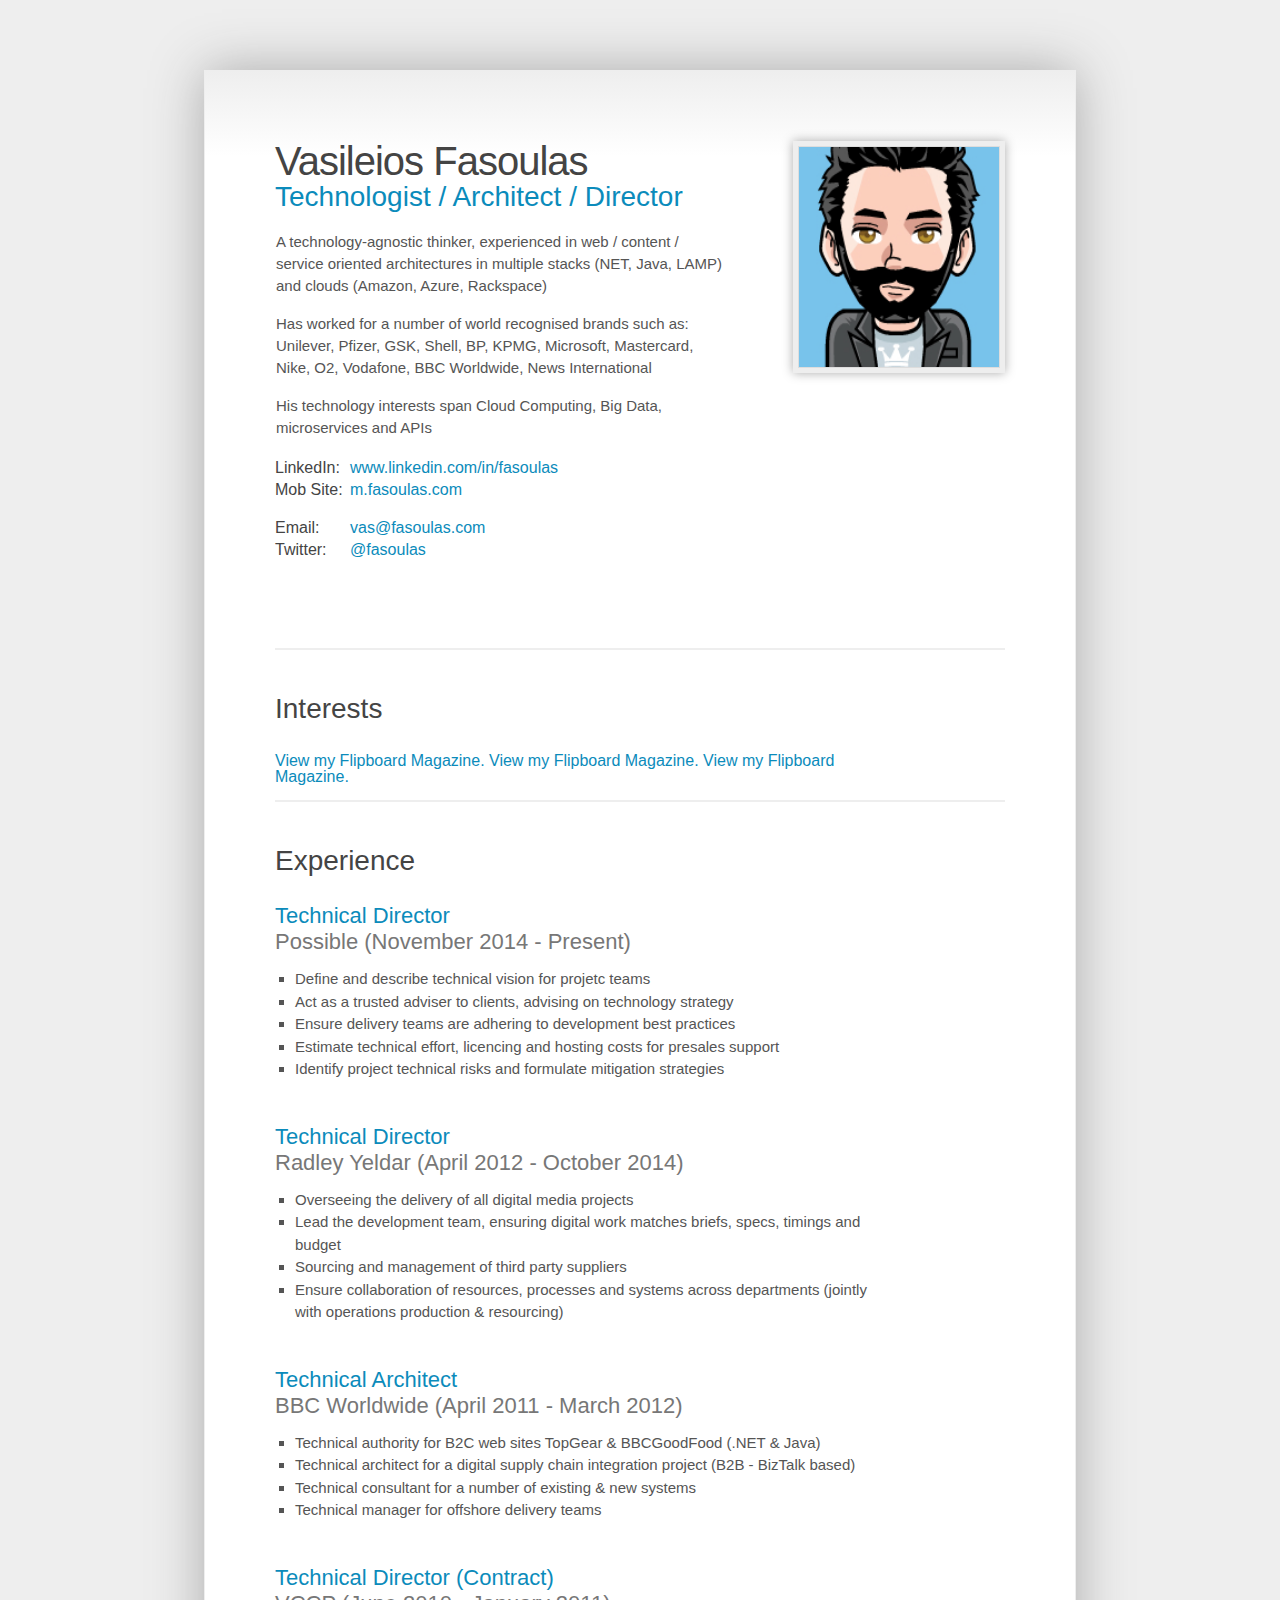
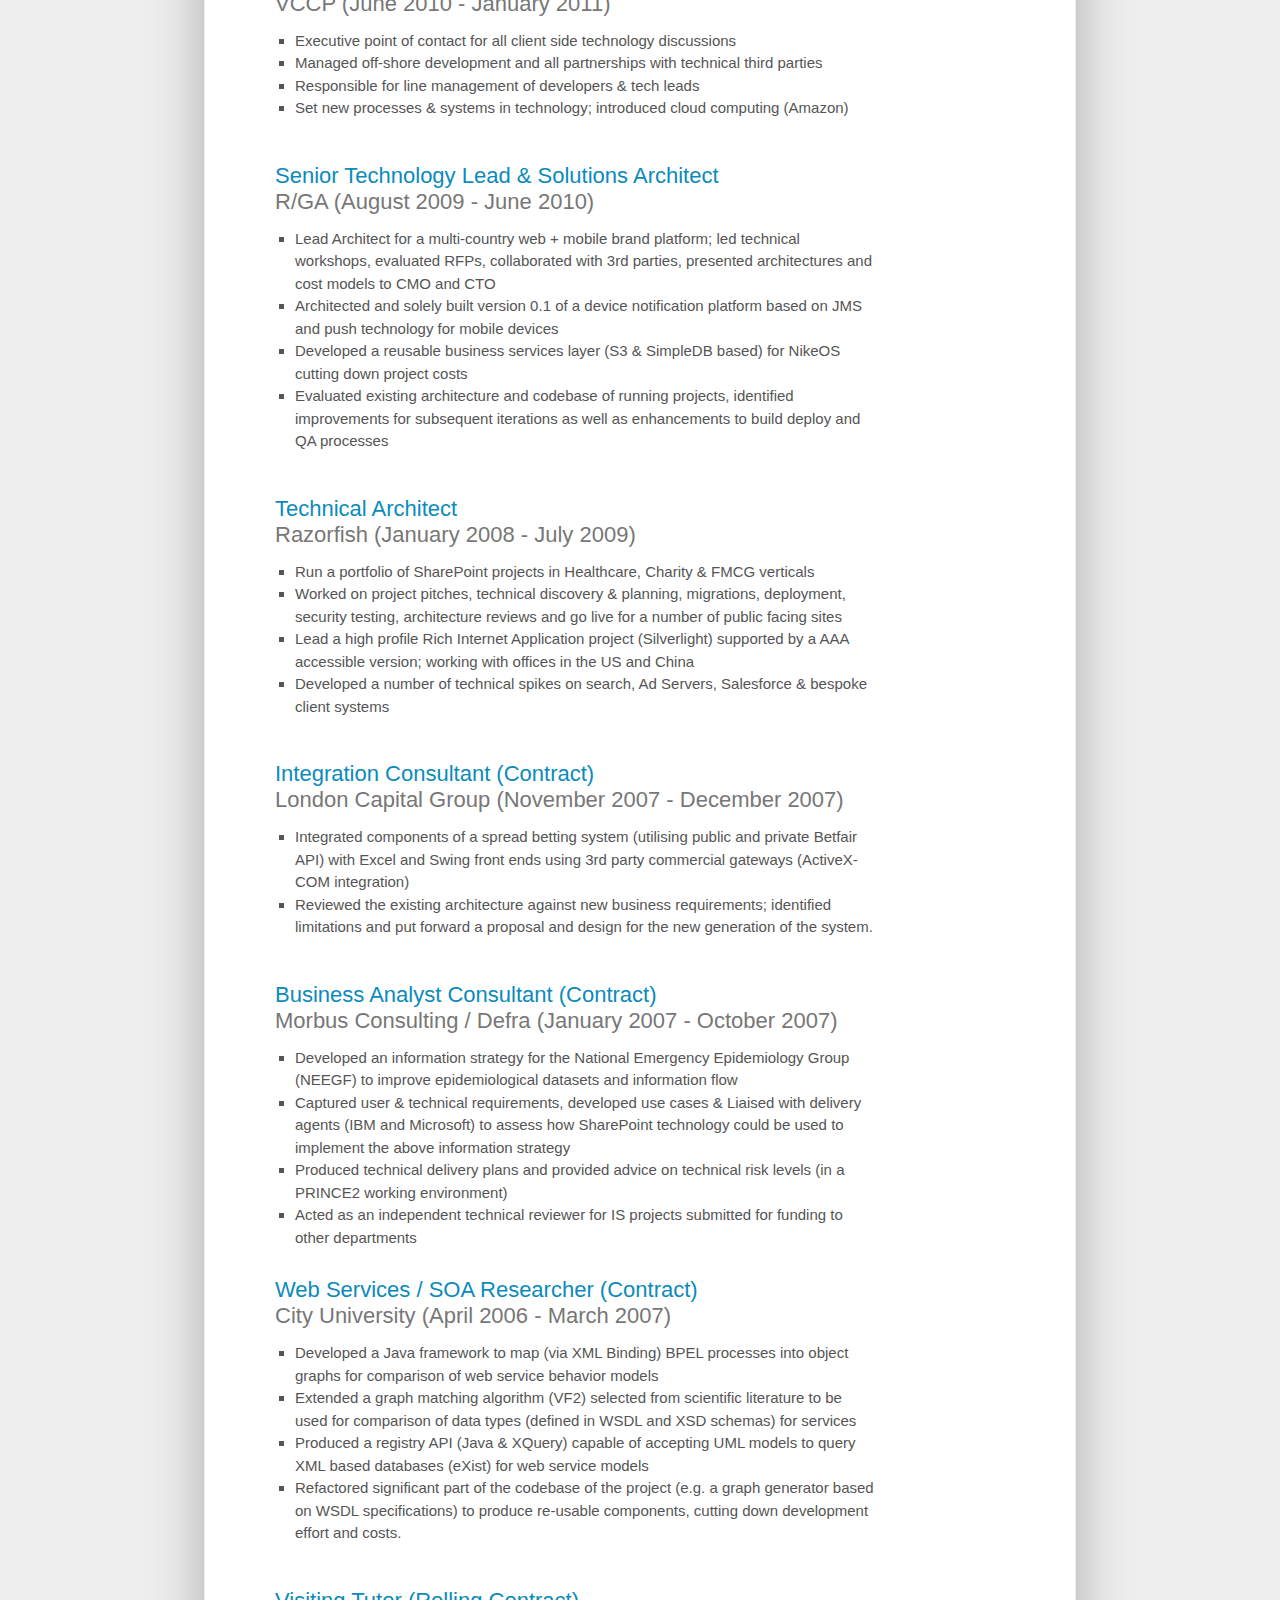
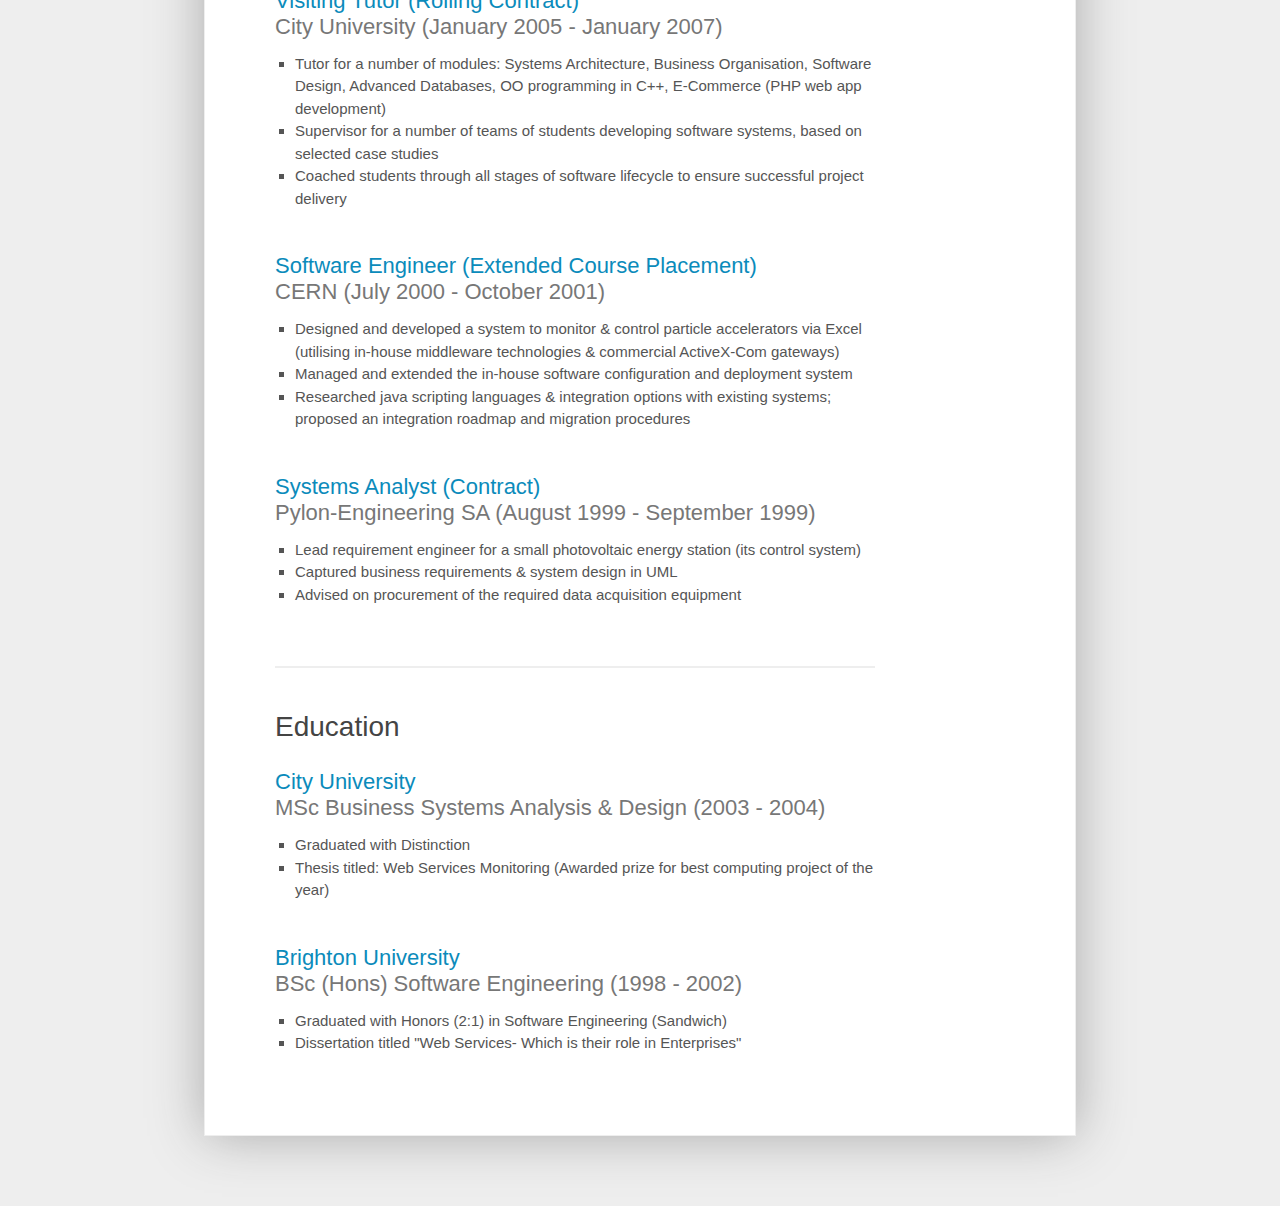
==== home.html @ 24078d0a "Changed order of interests" ====
<!DOCTYPE html>
<html lang="en">		
	<head>		
		<link rel="shortcut icon" href="http://fasoulas.com/vas.ico" />
		<meta charset="utf-8">
		<title>Vasileios Fasoulas- CV/Resume</title>
		
		<link rel="stylesheet" href="cv/style.css" />
		
		<!--[if IE 6]>
            <script src="cv/js/ie6-transparency.js"></script>
            <script>
                DD_belatedPNG.fix('#wrap .line, #header #header-photo');
            </script>
            <link rel="stylesheet" href="cv/styles/ie6.css" />
        <![endif]--> 
        <!--[if IE 7]>
            <link rel="stylesheet" href="cv/styles/ie7.css" />
        <![endif]--> 
        <!--[if IE 8]>
            <link rel="stylesheet" href="cv/styles/ie8.css" />
        <![endif]--> 	
        <!--[if IE 9]>
            <link rel="stylesheet" href="cv/styles/ie9.css" />
        <![endif]--> 	

<script type="text/javascript">

  var _gaq = _gaq || [];
  _gaq.push(['_setAccount', 'UA-431414-4']);
  _gaq.push(['_trackPageview']);

  (function() {
    var ga = document.createElement('script'); ga.type = 'text/javascript'; ga.async = true;
    ga.src = ('https:' == document.location.protocol ? 'https://ssl' : 'http://www') + '.google-analytics.com/ga.js';
    var s = document.getElementsByTagName('script')[0]; s.parentNode.insertBefore(ga, s);
  })();
</script>


<script type="text/javascript">
  function recordOutboundLink(link, category, action) {
    _gat._getTrackerByName()._trackEvent(category, action);
    setTimeout('document.location = "' + link.href + '"', 100);
  }
</script>

		
	</head>
	
	<body>	
		<div id="wrap">
		
			<div id="header">
		
				<div id="header-content">					
					
					<h1>Vasileios Fasoulas</h1>
					<h2>Technologist / Architect / Director</h2>
					<p>A technology-agnostic thinker, experienced in  web / content / service  oriented architectures in multiple stacks  (NET, Java, LAMP) and clouds (Amazon, Azure, Rackspace)</p> 
					<br/>
					<p>Has worked for a number of world recognised brands such as: Unilever, Pfizer, GSK, Shell, BP, KPMG, Microsoft, Mastercard, Nike, O2, Vodafone, BBC Worldwide, News International</p>	
				<br/>
					<p>His technology interests span Cloud Computing, Big Data, microservices and APIs
					</p>
	
					<!--
					<p>Specialises in “the next big thing”; this currently being cloud computing & mobile technologies.
					</p>
					<br/>
					-->
					<!--
					<p> "Good ideas & peopleware will take you further than raw manpower & technology" - VF </p>
					-->
					
					<div id="contact-details">						
						<p class="contact"><span>LinkedIn: </span><a href="http://www.linkedin.com/in/fasoulas" onClick="recordOutboundLink(this, 'Outbound Links', 'linkedin.com');return false;">www.linkedin.com/in/fasoulas</a></p>
						<p class="contact"><span>Mob Site:</span><a href="http://m.fasoulas.com">m.fasoulas.com</a></p>
						<br>
						<p class="contact"><span>Email: </span>
						<script type="text/javascript" src="cv/js/email.js">
						</script>
						</p>
						<p class="contact"><span>Twitter: </span><a href="http://www.twitter.com/fasoulas" onClick="recordOutboundLink(this, 'Outbound Links', 'twitter.com');return false;">@fasoulas</a></p>
						</br>
						<!--
						<p class="contact"><span>Pinterest:</span><a href="http://www.pinterest.com/fasoulas/">pinterest.com/fasoulas</a></p>
						<p class="contact"><span>Pearltrees:</span><a href="http://www.pearltrees.com/fasoulas">pearltrees.com/fasoulas</a></p>
												<!-- <p class="contact"><span>CV:  </span><a href="pdf.php">PDF (auto generated from site)</a></p> -->
						</br>

					</div>	
									
				</div><!--end header-content-->
				
				<div id="header-photo">				
					<img src="cv/images/vas.png" width="180" height="180" alt="Vasileios Fasoulas Mugshot"/>
					</div><!--end header-photo-->			
			</div><!--end header-->
			
			<div class="line"></div>	

			<div id="content">
				<div id="interests" class="cv-section">
				<h3>Interests</h3>
					<a data-flip-widget="mag" href="https://flipboard.com/section/cloud-bSdpD7">View my Flipboard Magazine.</a><script src="https://d2jsycj2ly2vqh.cloudfront.net/web/buttons/js/flbuttons.min.js" type="text/javascript"></script>

					<a data-flip-widget="mag" href="https://flipboard.com/section/big-data-__YXV0aC9mbGlwYm9hcmQvY3VyYXRvciUyRm1hZ2F6aW5lJTJGc1VteFIzUmRURWF5ZEtSTWxwc2QxQSUzQW0lM0E4Mzc5NzM2">View my Flipboard Magazine.</a><script src="https://d2jsycj2ly2vqh.cloudfront.net/web/buttons/js/flbuttons.min.js" type="text/javascript"></script>

					<a data-flip-widget="mag" href="https://flipboard.com/section/analytics-bs7293">View my Flipboard Magazine.</a><script src="https://d2jsycj2ly2vqh.cloudfront.net/web/buttons/js/flbuttons.min.js" type="text/javascript"></script>

					<!--	
					<a data-flip-widget="mag" href="https://flipboard.com/section/raspberry-boiCUe">View my Flipboard Magazine.</a><script src="https://d2jsycj2ly2vqh.cloudfront.net/web/buttons/js/flbuttons.min.js" type="text/javascript"></script>
					-->

				</br>
			</div>
				<div class="line"></div>
				<div id="experience" class="cv-section">

						

					<h3>Experience</h3>
					<p>
					</p>
					<div class="cv-section-item">
						<h4 class="title">Technical Director</h4>
						<h4 class="meta">Possible (November 2014 - Present)</h4>
						<ul class="square">
						<li>Define and describe technical vision for projetc teams</li>
						<li>Act as a trusted adviser to clients, advising on technology strategy</li>
						<li>Ensure delivery teams are adhering to development best practices</li>
						<li>Estimate technical effort, licencing and hosting costs for presales support</li>
						<li>Identify project technical risks and formulate mitigation strategies</li>
						</ul>
						</div>	
					<div class="cv-section-item">
                                                <h4 class="title">Technical Director</h4>
                                                <h4 class="meta">Radley Yeldar  (April 2012 - October 2014)</h4>
                                                <ul class="square">
                                                <li>Overseeing the delivery of all digital media projects</li>
                                                <li>Lead the development team, ensuring digital work matches briefs, specs, timings and budget</li>
                                                <li>Sourcing and management of third party suppliers</li>
                                                <li>Ensure collaboration of resources, processes and systems across departments (jointly with operations production & resourcing)</li>
                                                </ul>
                                                </div>


					<div class="cv-section-item">
						<h4 class="title">Technical Architect</h4>
						<h4 class="meta">BBC Worldwide (April 2011 - March 2012)</h4>
						<ul class="square">
						<li>Technical authority for B2C web sites TopGear & BBCGoodFood (.NET & Java)</li>
						<li>Technical architect for a digital supply chain integration project (B2B - BizTalk based)</li>
						<li>Technical consultant for a number of existing & new systems</li>
						<li>Technical manager for offshore delivery teams</li>
						</ul>
						</div>
					
					<div class="cv-section-item">
						<h4 class="title">Technical Director (Contract)</h4>
						<h4 class="meta">VCCP (June 2010 - January 2011) </h4>
						<ul class="square">
						<li>Executive point of contact for all client side technology discussions</li>
						<li>Managed off-shore development and all partnerships with technical third parties</li>
						<li>Responsible for line management of developers & tech leads</li>
						<li>Set new processes & systems in technology; introduced cloud computing (Amazon)</li>
						</ul>
					</div>
					
					<div class="cv-section-item">
						<h4 class="title">Senior Technology Lead & Solutions Architect</h4>
						<h4 class="meta">R/GA (August 2009 - June 2010)</h4>
						<ul class="square">
						<li>Lead Architect for a multi-country web + mobile brand platform; led technical workshops, evaluated RFPs, collaborated with 3rd parties, presented architectures and cost models to CMO and CTO</li>
						<li>Architected and solely built version 0.1 of a device notification platform based on JMS and push technology for mobile devices</li>
						<li>Developed a reusable business services layer (S3 & SimpleDB based) for NikeOS cutting down project costs</li>
						<li>Evaluated existing architecture and codebase of running projects, identified improvements for subsequent iterations as well as enhancements to build deploy and QA processes</li>
						</ul>
					</div>
					
					<div class="cv-section-item">
						<h4 class="title">Technical Architect</h4>
						<h4 class="meta">Razorfish (January 2008 - July 2009)</h4>
					<ul class="square">
						<li>Run a portfolio of SharePoint projects in Healthcare, Charity & FMCG verticals</li>
						<li> Worked on project pitches, technical discovery & planning, migrations, deployment, security testing, architecture reviews and go live for a number of public facing sites</li>
						<li>Lead a high profile Rich Internet Application project (Silverlight) supported by a AAA accessible version; working with offices in the US and China</li>
						<li>Developed a number of technical spikes on search, Ad Servers, Salesforce & bespoke client systems</li>
						</ul>
					</div>
					
					<div class="cv-section-item">
						<h4 class="title">Integration Consultant (Contract)</h4>
						<h4 class="meta">London Capital Group (November 2007 - December 2007)</h4>
						<ul class="square">
						<li>Integrated components of a spread betting system (utilising public and private Betfair API) with Excel and Swing front ends using 3rd party commercial gateways (ActiveX-COM integration)</li>
						<li>Reviewed the existing architecture against new business requirements; identified limitations and put forward a proposal and design for the new generation of the system.</li>
						</ul>
					</div>
					
					<div class="cv-section-item">
						<h4 class="title">Business Analyst Consultant (Contract)</h4>
						<h4 class="meta">Morbus Consulting / Defra (January 2007 - October 2007)</h4>
						<ul class="square">
						<li>Developed an information strategy for the National Emergency Epidemiology Group (NEEGF) to improve epidemiological datasets and information flow</li>
						<li>Captured user & technical requirements, developed use cases & Liaised with delivery agents (IBM and Microsoft) to assess how SharePoint technology could be used to implement the above information strategy</li> 
						<li>Produced technical delivery plans and provided advice on technical risk levels (in a PRINCE2 working environment)</li>
						<li>Acted as an independent technical reviewer for IS projects submitted for funding to other departments</li>
						</ul>
					
					<div class="cv-section-item">
						<h4 class="title">Web Services / SOA Researcher (Contract)</h4>
						<h4 class="meta">City University (April 2006 - March 2007)</h4>
						<ul class="square">
						<li>Developed a Java framework to map (via XML Binding) BPEL processes into object graphs for comparison of web service behavior models</li>
						<li>Extended a graph matching algorithm (VF2) selected from scientific literature to be used for comparison of data types (defined in WSDL and XSD schemas) for services</li>
						<li>Produced a registry API (Java & XQuery) capable of accepting UML models to query XML based databases (eXist) for web service models</li>
						<li>Refactored significant part of the codebase of the project (e.g. a graph generator based on WSDL specifications) to produce re-usable components, cutting down development effort and costs.</li>
						</ul>
					</div>
		
					
					<div class="cv-section-item">
						<h4 class="title">Visiting Tutor (Rolling Contract)</h4>
						<h4 class="meta">City University (January 2005 - January 2007)</h4>
						<ul class="square">
						<li>Tutor for a number of modules:  Systems Architecture, Business Organisation, Software Design, Advanced Databases, OO programming in C++, E-Commerce (PHP web app development)</li>
						<li>Supervisor for a number of teams of students developing software systems, based on selected case studies</li>
						<li>Coached students through all stages of software lifecycle to ensure successful project delivery</li>
						</ul>
					</div>
					
					<div class="cv-section-item">
						<h4 class="title">Software Engineer (Extended Course Placement)</h4>
						<h4 class="meta">CERN (July 2000 - October 2001)</h4>
						<ul class="square">
						<li>Designed and developed a system to monitor & control particle accelerators via Excel (utilising in-house middleware technologies & commercial ActiveX-Com gateways)</li>
						<li>Managed and extended the in-house software configuration and deployment system</li>
						<li>Researched java scripting languages & integration options with existing systems; proposed an integration roadmap and migration procedures</li>
						</ul>
						</div>
					
					<div class="cv-section-item">
						<h4 class="title">Systems Analyst (Contract)</h4>
						<h4 class="meta">Pylon-Engineering SA (August 1999 - September 1999)</h4>
						<ul class="square">
						<li>Lead requirement engineer for a small photovoltaic energy station (its control system)</li>
						<li>Captured business requirements & system design in UML</li>
						<li>Advised on procurement of the required data acquisition equipment</li>
						</ul>
					</div>
							
				</div>
				<div class="line"></div>
				<!--
				<div id="expertise" class="cv-section">
					<h3>Expertise</h3>
					<div class="cv-section-item">
						<h4 class="title">Architecture</h4>
						<h4 class="meta">Experience Level: Advanced [5 Years]</h4>
						<p>Lorem ipsum dolor sit amet, consectetur adipisicing elit, sed do eiusmod tempor incididunt ut labore et dolore magna aliqua. Ut enim ad minim veniam, quis nostrud exercitation ullamco laboris nisi ut aliquip ex ea commodo consequat.</p>
					</div>
					
					<div class="cv-section-item">
						<h4 class="title">Web</h4>
						<h4 class="meta">Experience Level: Advanced [5 Years]</h4>
						<p>Lorem ipsum dolor sit amet, consectetur adipisicing elit, sed do eiusmod tempor incididunt ut labore et dolore magna aliqua. Ut enim ad minim veniam, quis nostrud exercitation ullamco laboris nisi ut aliquip ex ea commodo consequat.</p>
					</div>
					
					<div class="cv-section-item">
						<h4 class="title">Cloud Computing</h4>
						<h4 class="meta">Experience Level: Advanced [5 Years]</h4>
						<p>Lorem ipsum dolor sit amet, consectetur adipisicing elit, sed do eiusmod tempor incididunt ut labore et dolore magna aliqua. Ut enim ad minim veniam, quis nostrud exercitation ullamco laboris nisi ut aliquip ex ea commodo consequat.</p>
					</div>
					
					<div class="cv-section-item">
						<h4 class="title">Mobile</h4>
						<h4 class="meta">Experience Level: Advanced [5 Years]</h4>
						<p>Lorem ipsum dolor sit amet, consectetur adipisicing elit, sed do eiusmod tempor incididunt ut labore et dolore magna aliqua. Ut enim ad minim veniam, quis nostrud exercitation ullamco laboris nisi ut aliquip ex ea commodo consequat.</p>
					</div>	
									
				</div>
				-->
				
				<div id="education" class="cv-section">
				
					<h3>Education</h3>
					
					<div class="cv-section-item">
						<h4 class="title">City University</h4>
						<h4 class="meta">MSc Business Systems Analysis & Design (2003 - 2004)</h4>
						<ul class="square">
						<li>Graduated with Distinction</li>
						<li>Thesis titled: Web Services Monitoring (Awarded prize for best computing project of the year)</li>
						</ul>
						</div>
					
					<div class="cv-section-item">
						<h4 class="title">Brighton University</h4>
						<h4 class="meta">BSc (Hons) Software Engineering (1998 - 2002)</h4>
						<ul class="square">
						<li>Graduated with Honors (2:1) in Software Engineering (Sandwich)</li>
						<li>Dissertation titled "Web Services- Which is their role in Enterprises"</li>
						</ul>
					</div>
				</div>
				<!-- <div class="line"></div>-->
				<!--
				<div id="awards" class="cv-section">
					<h3>Awards</h3>
					<div class="cv-section-item">
						<h4 class="title">Best Computing Project of the Year</h4>
						<h4 class="meta">Awarded: October 2004</h4>
						<p>Lorem ipsum dolor sit amet, consectetur adipisicing elit, sed do eiusmod tempor incididunt ut labore et dolore magna aliqua. Ut enim ad minim veniam, quis nostrud exercitation ullamco laboris nisi ut aliquip ex ea commodo consequat.</p>
					</div>
				</div>
				<div class="line"></div>
				<div id="papers" class="cv-section">
					<h3>Papers</h3>
					<div class="cv-section-item">
						<h4 class="title">Adobe Certified Instructor</h4>
						<h4 class="meta">Awarded: August 2008</h4>
						<p>Lorem ipsum dolor sit amet, consectetur adipisicing elit, sed do eiusmod tempor incididunt ut labore et dolore magna aliqua. Ut enim ad minim veniam, quis nostrud exercitation ullamco laboris nisi ut aliquip ex ea commodo consequat.</p>
					</div>
				</div>
				-->
			</div>
		</div>
		<div id="spacing"></div><!--hack for ie6 and ie7-->	
	</div>
	</body>	
</html>
---- cv/style.css ----
/*
Template Name: Azuka HTML Template
Description: A CV/Resume HTML Template
Author: Chris Creed
URL: http://www.chris-creed.com
*/

/* Colors: Blue - #0b8bbb // Orange - #e86e14 */

@import "styles/reset.css";

/* -------------------- */
/* -- General Styles -- */
/* -------------------- */
#wrap { width: 730px; margin: 70px auto; font-family: "Myriad Pro", "Gill Sans", "Gill Sans MT", Calibri, sans-serif; color: #555; border: 1px #eee solid; padding: 70px 70px 20px 70px; -webkit-box-shadow: 0px 0 50px #aaa; -moz-box-shadow: 0px 0 30px #aaa; box-shadow: 0px 0 50px #aaa; background: #fff; background: -moz-linear-gradient(top, #EEEEEE 0%, #FFFFFF 2%); background: -webkit-gradient(linear, left top, left bottom, color-stop(0%,#EEEEEE), color-stop(2%,#FFFFFF)); }
body { font-family: times, serif; background-color: #eee; }
h1 { font-size: 40px; margin: 0 0 30px 0; letter-spacing: -1px; }
h2 { font-size: 34px; margin: 0 0 20px 0; }
h3 { font-size: 24px; margin: 30px 0 20px 0; }
h4 { font-size: 20px; margin: 30px 0 15px 0;}
h5 { font-size: 18px; margin: 30px 0 5px 0;}
p { font-size: 18px; line-height: 22px; margin: 0 0 15px 0; }
a { text-decoration: none; color: #0b8bbb; }
a:hover { color: #eee; }
.line { clear: both; border-bottom: 2px #eee solid; }

/* ------------ */
/* -- Header -- */
/* ------------ */
#header { float: left; width: 730px; margin: 0 0 55px 0; }
#header #header-content { float: left; width: 450px; }
#header #header-content h1 { margin: 0 0 2px 0; color: #444; }
#header #header-content h2 { color: #0b8bbb; font-size: 28px; }
#header #header-content p { font-size: 15px; margin: 0 0 0 1px; }
#header #contact-details { float: left; margin: 18px 0 0 0; }
#header #header-content .contact { font-size: 16px; color: #888; margin: 0; }
#header #header-content .contact span { color: #444; width: 75px; float: left; } 
#header #header-photo { float: right;  background-color: #eee;  padding: 5px 5px 2px 5px; -webkit-box-shadow: 0px 0 10px #aaa; -moz-box-shadow: 0px 0 10px #aaa; box-shadow: 0px 0 10px #aaa; }
#header #header-photo img { width: 200px; height: 220px; border: 1px #ddd solid; }

/* ------------- */
/* -- Content -- */
/* ------------- */
#content .cv-section { width: 600px; margin: 0 0 15px 0; }
#content .cv-section h3 { font-size: 28px; color: #444; margin: 45px 0 30px 0;  }
#content .cv-section h4.title { font-size: 22px; color: #0b8bbb; margin: 0 0 -26px 0; }
#content .cv-section h4.meta { font-size: 22px; color: #777; }
#content .cv-section p { font-size: 14px; color: #555; letter-spacing: 0; }
#content .cv-section-item { padding: 0 0 15px 0; }
#content .cv-section ul.square { line-height:150%;list-style-type:square;margin-left: 0; padding-left: 20px;font-size: 15px; color: #555; letter-spacing: 0;margin: 0 0 30px 0 }
---- cv/styles/ie6.css ----
body { padding-top: 70px; }
#wrap, #header-photo { border: 1px #ddd solid; }
#header { margin-bottom: -15px; }
---- cv/styles/ie7.css ----
#wrap, #header-photo { border: 1px #ddd solid; }
#header { margin-bottom: -15px; }
---- cv/styles/ie8.css ----
#wrap { box-shadow: 0 0 45px #bbb; }
#wrap, #header-photo { border: 1px #ddd solid; }
#header-photo img { margin-bottom: 1px; }
---- cv/styles/ie9.css ----
#wrap { box-shadow: 0 0 45px #bbb; }
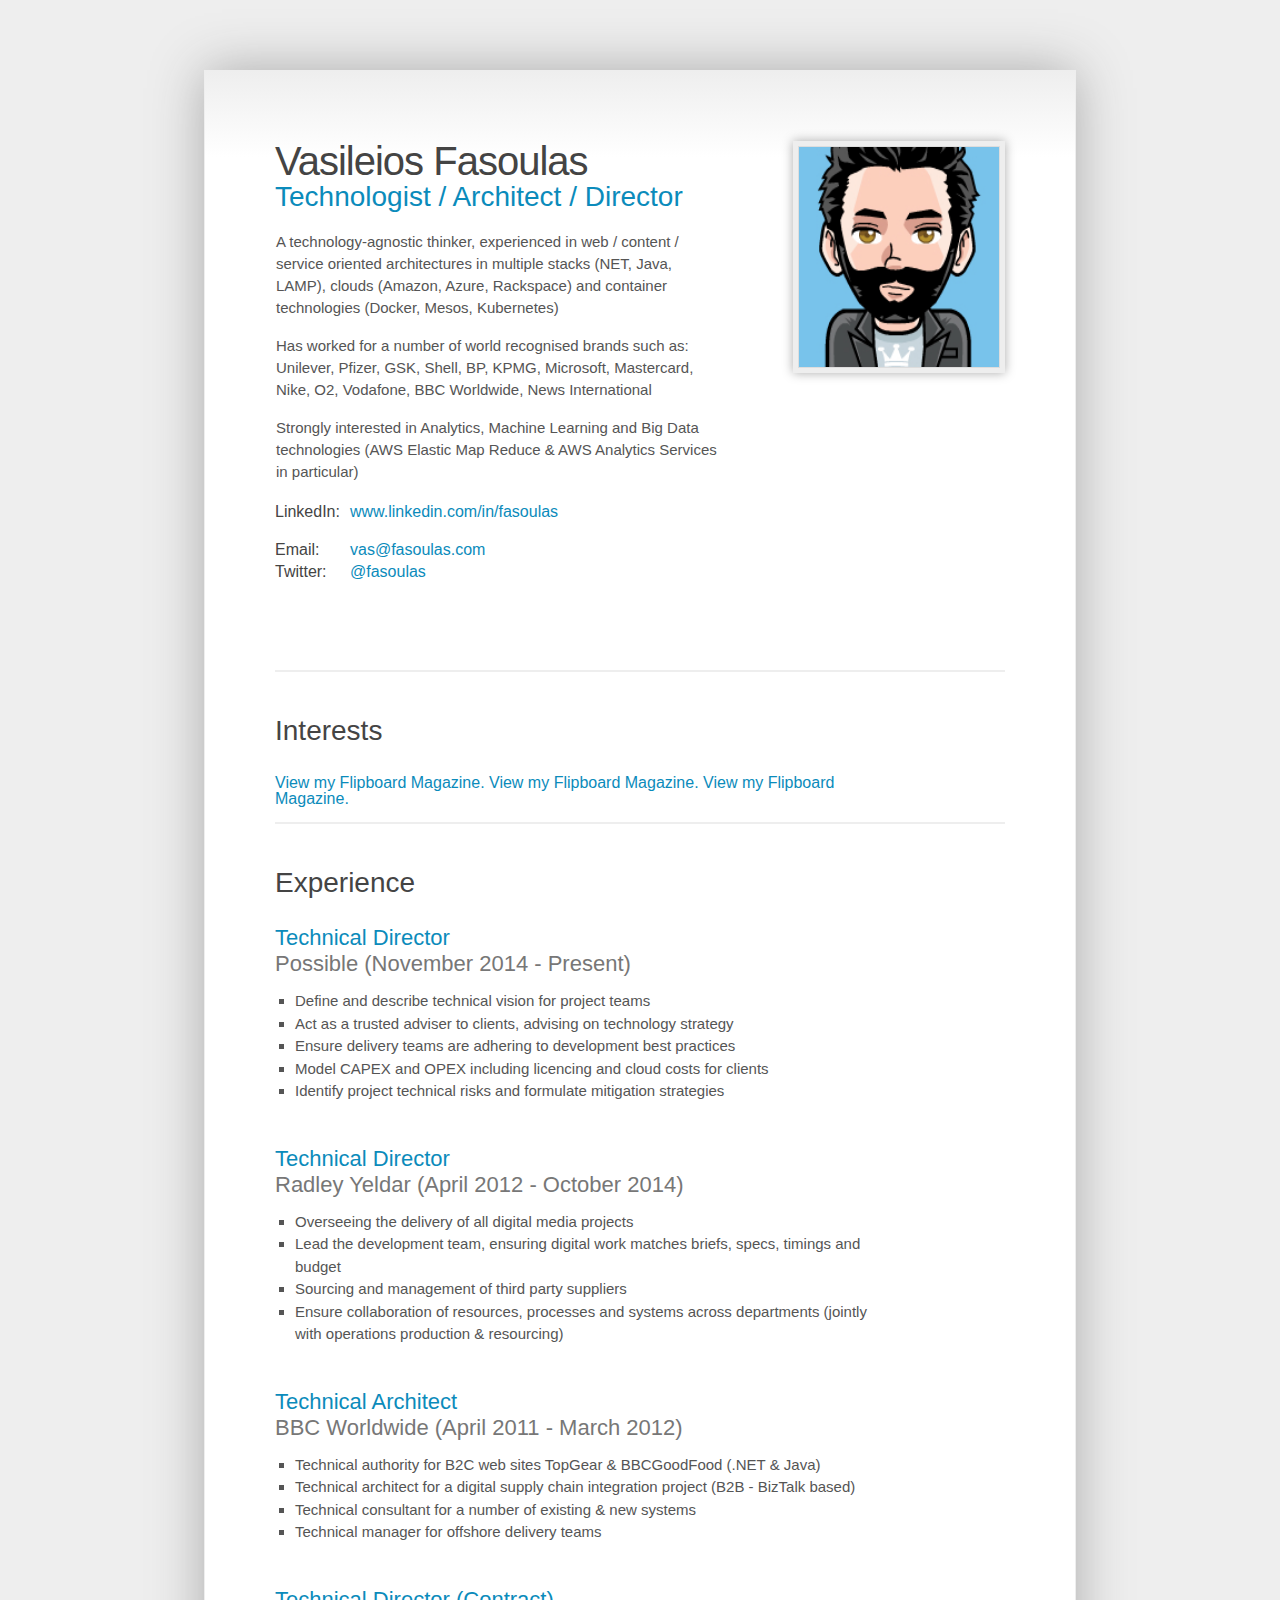
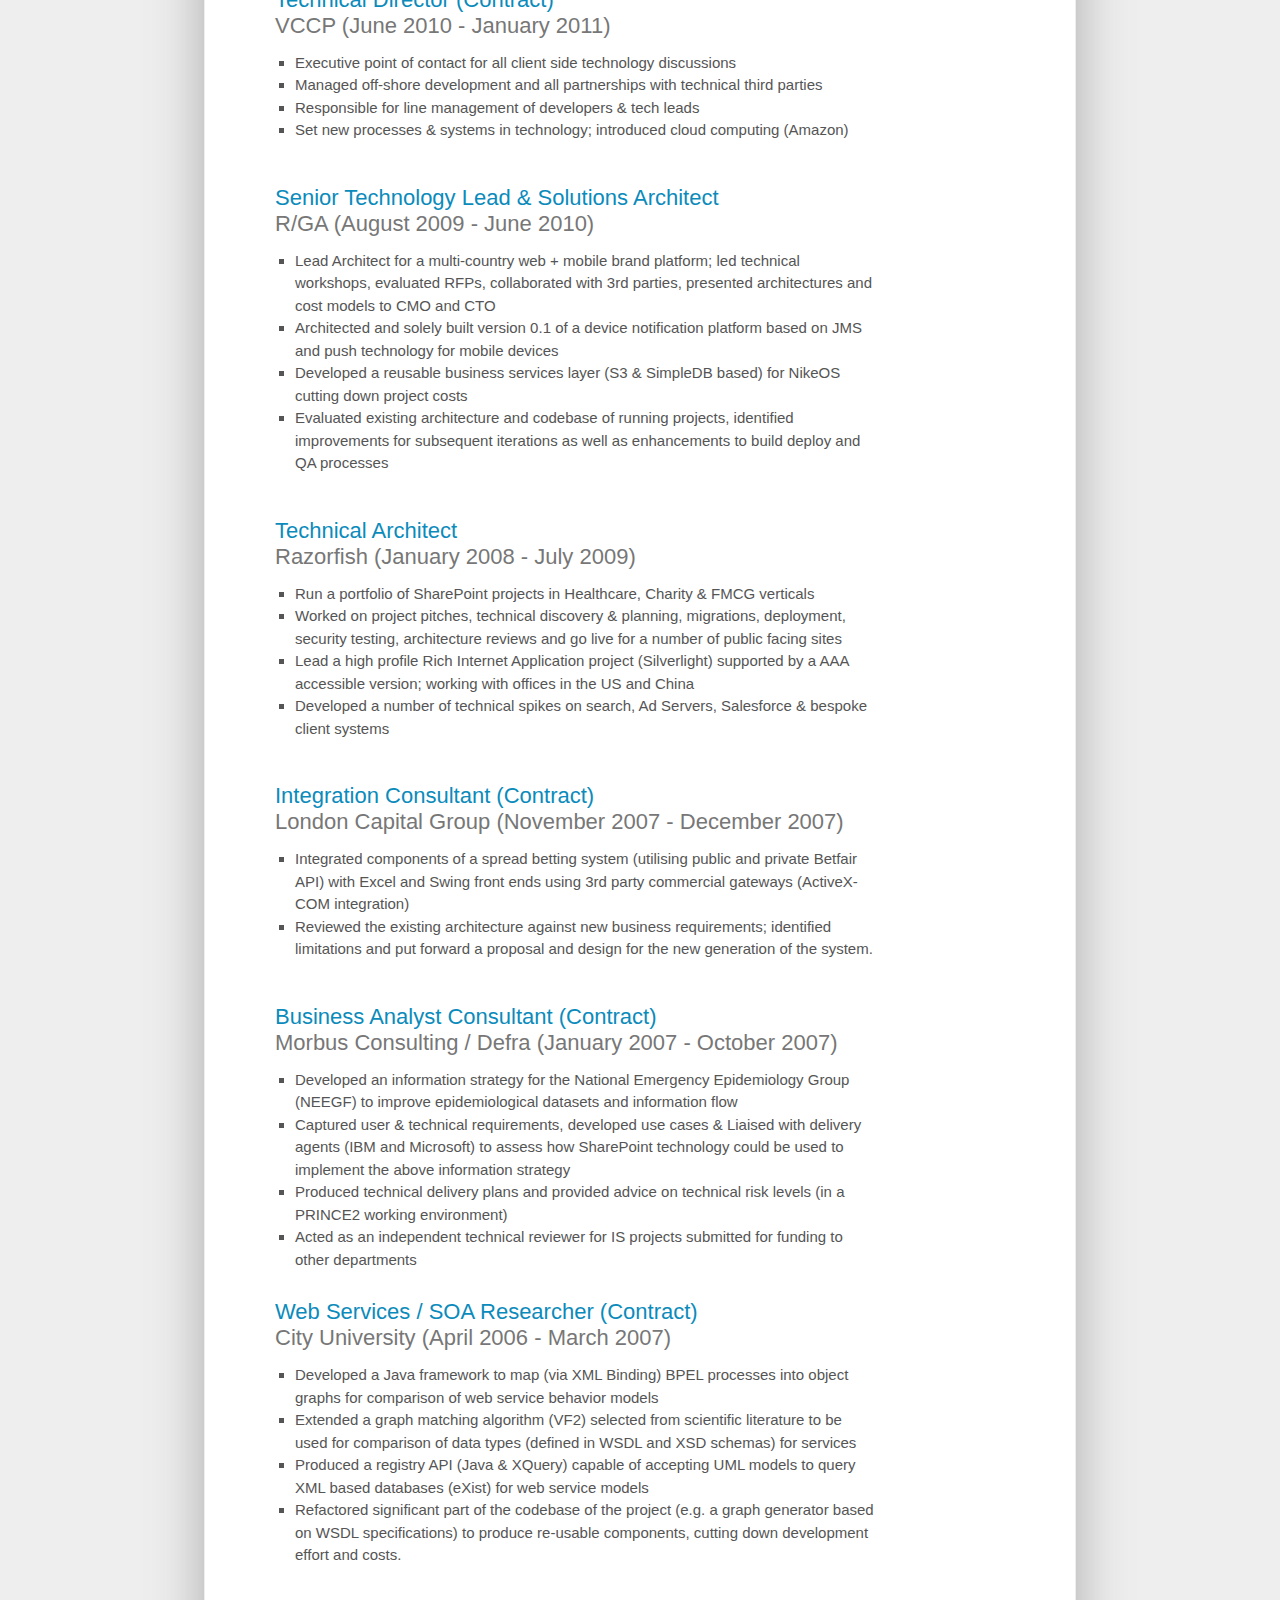
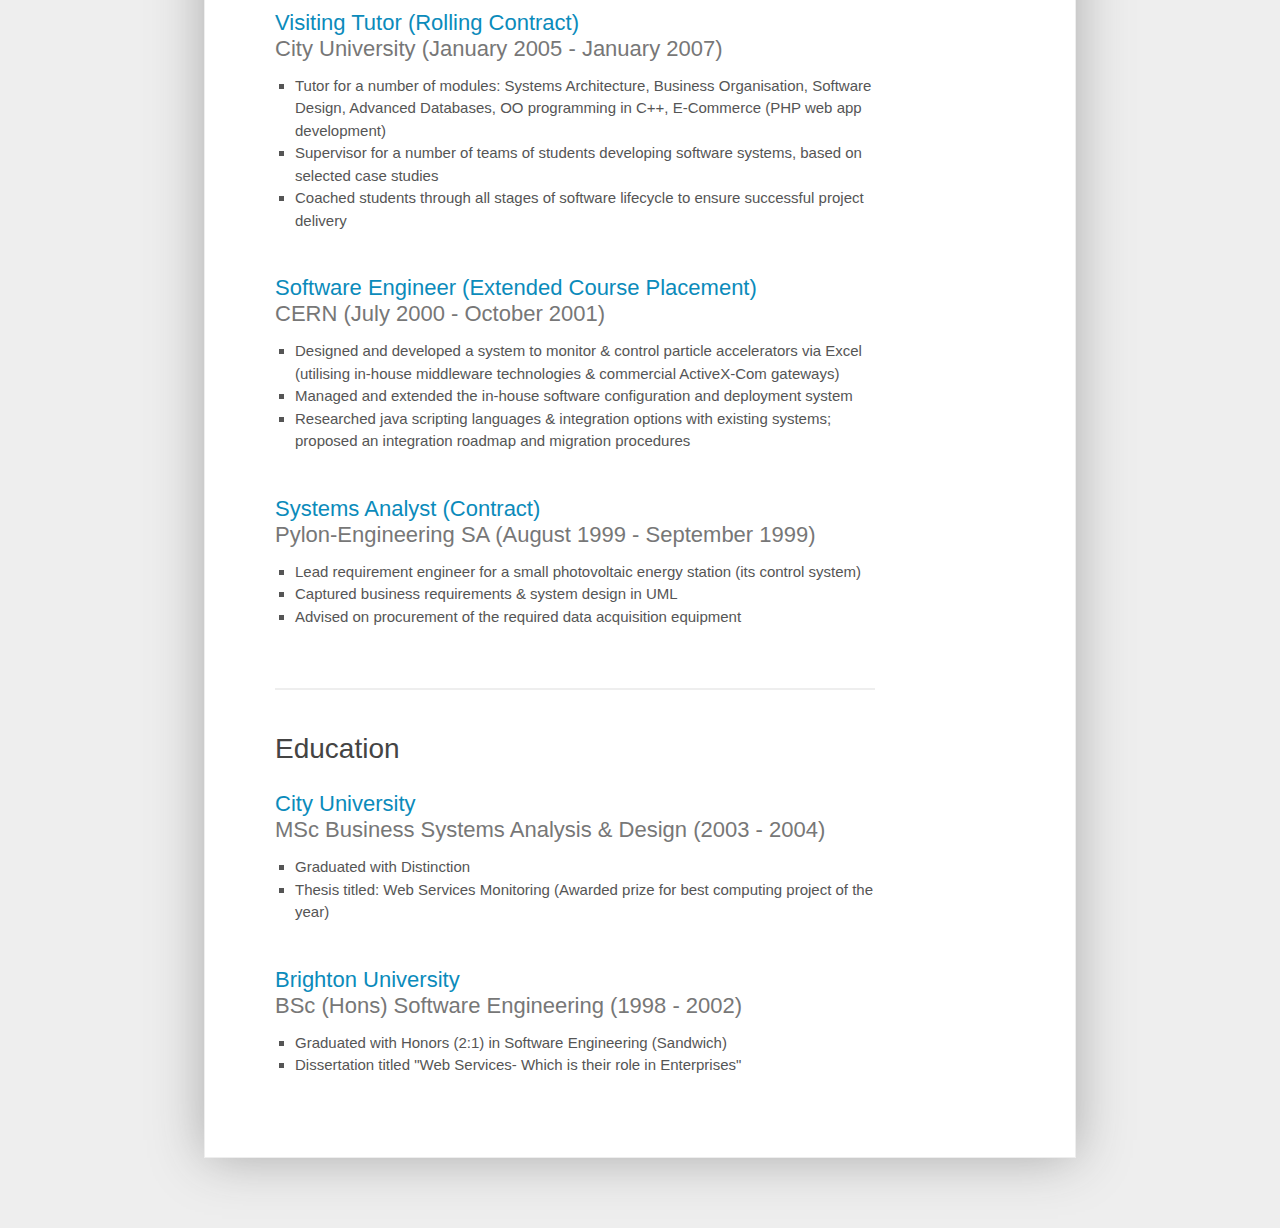
==== commit 3e59f73b: "Added Big Data Technologies" ====
--- a/home.html
+++ b/home.html
@@ -57,25 +57,16 @@
 					
 					<h1>Vasileios Fasoulas</h1>
 					<h2>Technologist / Architect / Director</h2>
-					<p>A technology-agnostic thinker, experienced in  web / content / service  oriented architectures in multiple stacks  (NET, Java, LAMP) and clouds (Amazon, Azure, Rackspace)</p> 
+					<p>A technology-agnostic thinker, experienced in  web / content / service  oriented architectures in multiple stacks  (NET, Java, LAMP), clouds (Amazon, Azure, Rackspace) and container technologies (Docker, Mesos, Kubernetes)</p> 
 					<br/>
 					<p>Has worked for a number of world recognised brands such as: Unilever, Pfizer, GSK, Shell, BP, KPMG, Microsoft, Mastercard, Nike, O2, Vodafone, BBC Worldwide, News International</p>	
 				<br/>
-					<p>His technology interests span Cloud Computing, Big Data, microservices and APIs
-					</p>
-	
-					<!--
-					<p>Specialises in “the next big thing”; this currently being cloud computing & mobile technologies.
-					</p>
-					<br/>
-					-->
-					<!--
-					<p> "Good ideas & peopleware will take you further than raw manpower & technology" - VF </p>
-					-->
+					<p>Strongly interested in Analytics, Machine Learning and Big Data technologies (AWS Elastic Map Reduce & AWS Analytics Services in particular)</p>
 					
 					<div id="contact-details">						
 						<p class="contact"><span>LinkedIn: </span><a href="http://www.linkedin.com/in/fasoulas" onClick="recordOutboundLink(this, 'Outbound Links', 'linkedin.com');return false;">www.linkedin.com/in/fasoulas</a></p>
-						<p class="contact"><span>Mob Site:</span><a href="http://m.fasoulas.com">m.fasoulas.com</a></p>
+						<!--
+						<p class="contact"><span>Mob Site:</span><a href="http://m.fasoulas.com">m.fasoulas.com</a></p>-->
 						<br>
 						<p class="contact"><span>Email: </span>
 						<script type="text/javascript" src="cv/js/email.js">
@@ -127,10 +118,10 @@
 						<h4 class="title">Technical Director</h4>
 						<h4 class="meta">Possible (November 2014 - Present)</h4>
 						<ul class="square">
-						<li>Define and describe technical vision for projetc teams</li>
+						<li>Define and describe technical vision for project teams</li>
 						<li>Act as a trusted adviser to clients, advising on technology strategy</li>
 						<li>Ensure delivery teams are adhering to development best practices</li>
-						<li>Estimate technical effort, licencing and hosting costs for presales support</li>
+						<li>Model CAPEX and OPEX including licencing and cloud costs for clients</li>
 						<li>Identify project technical risks and formulate mitigation strategies</li>
 						</ul>
 						</div>	
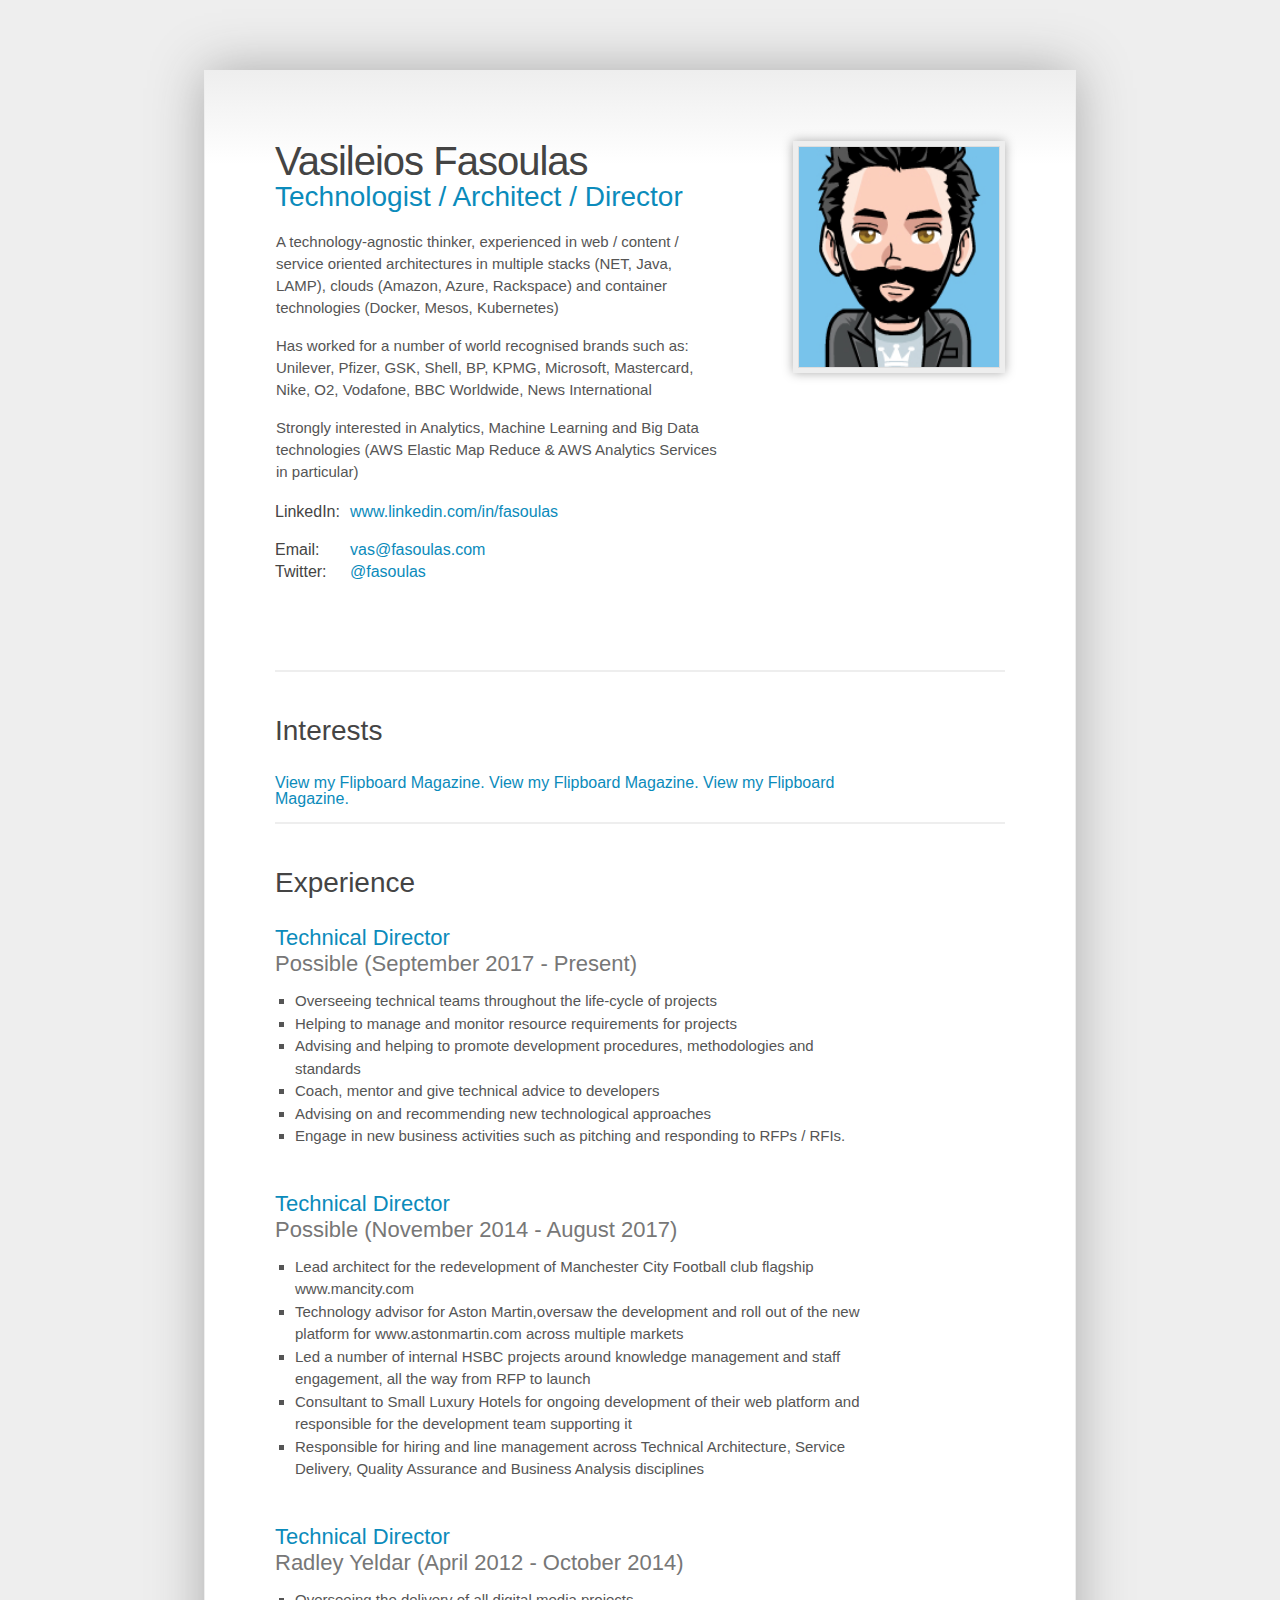
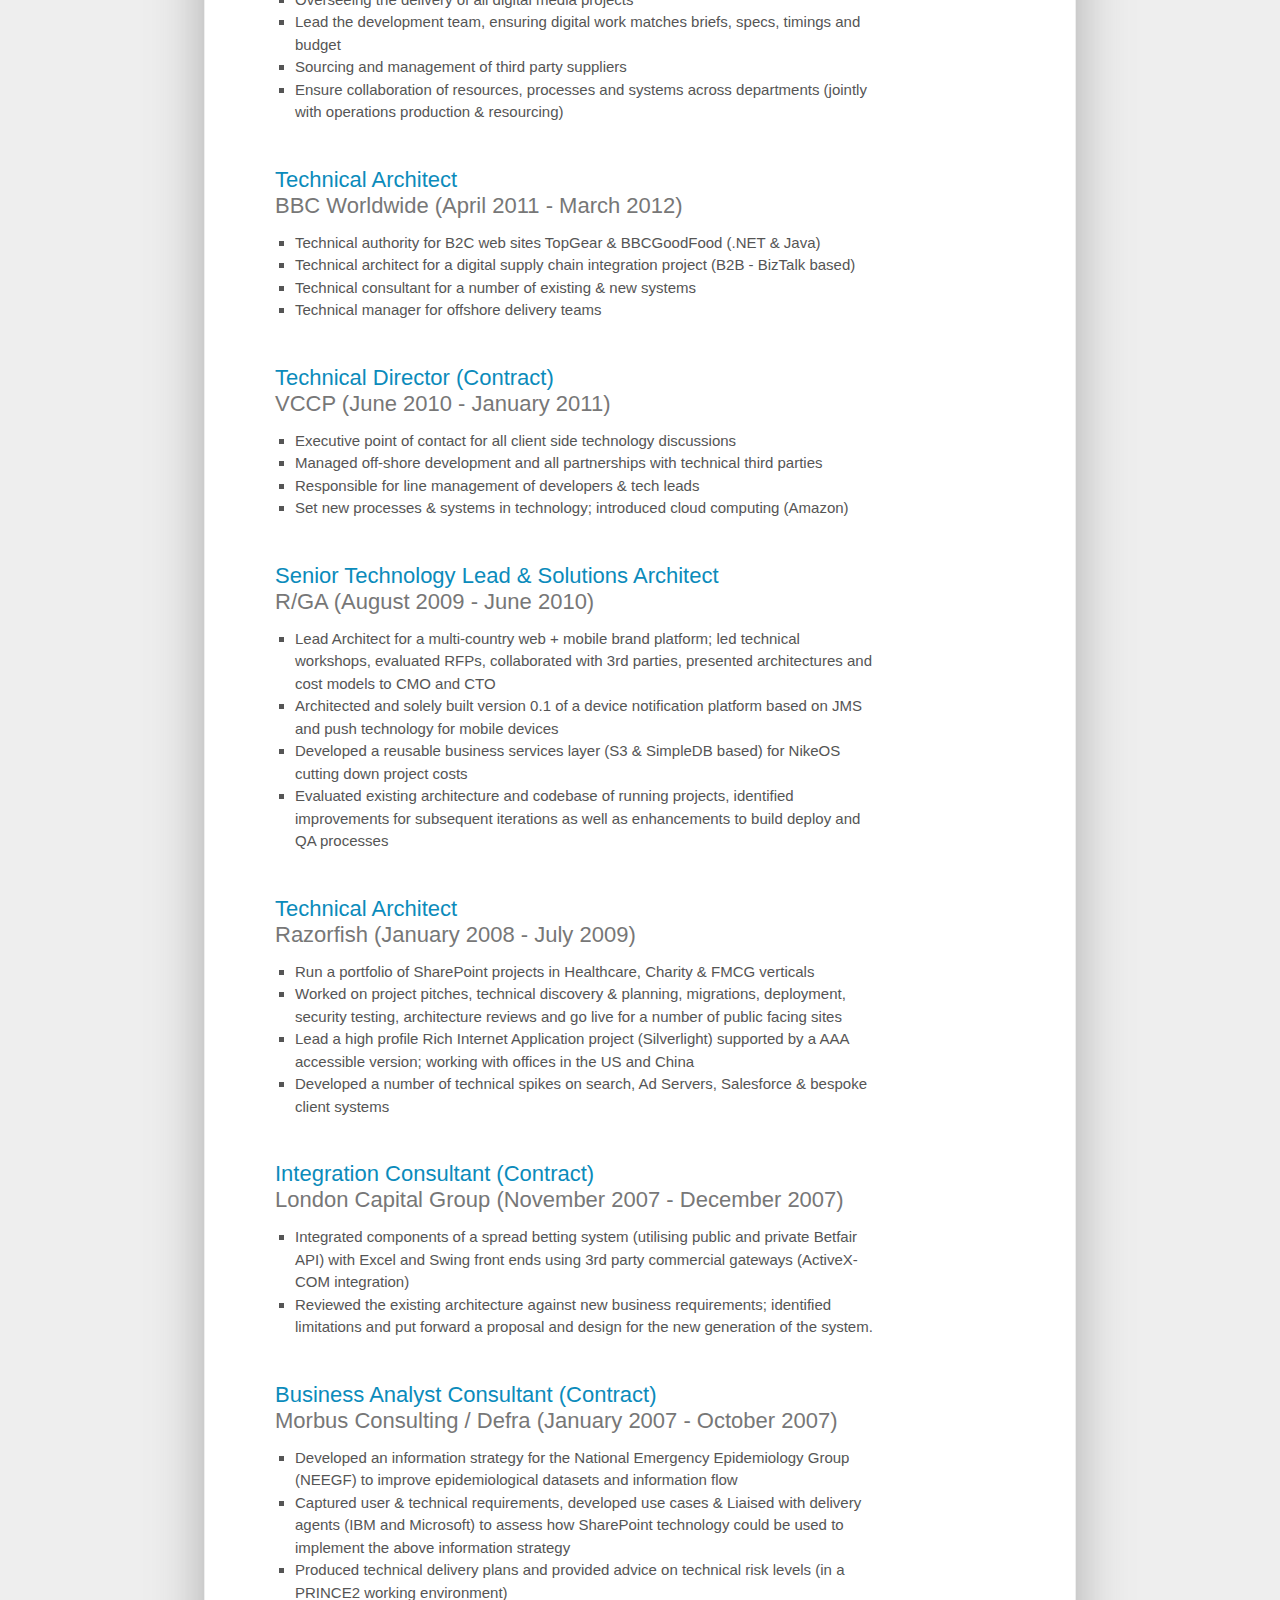
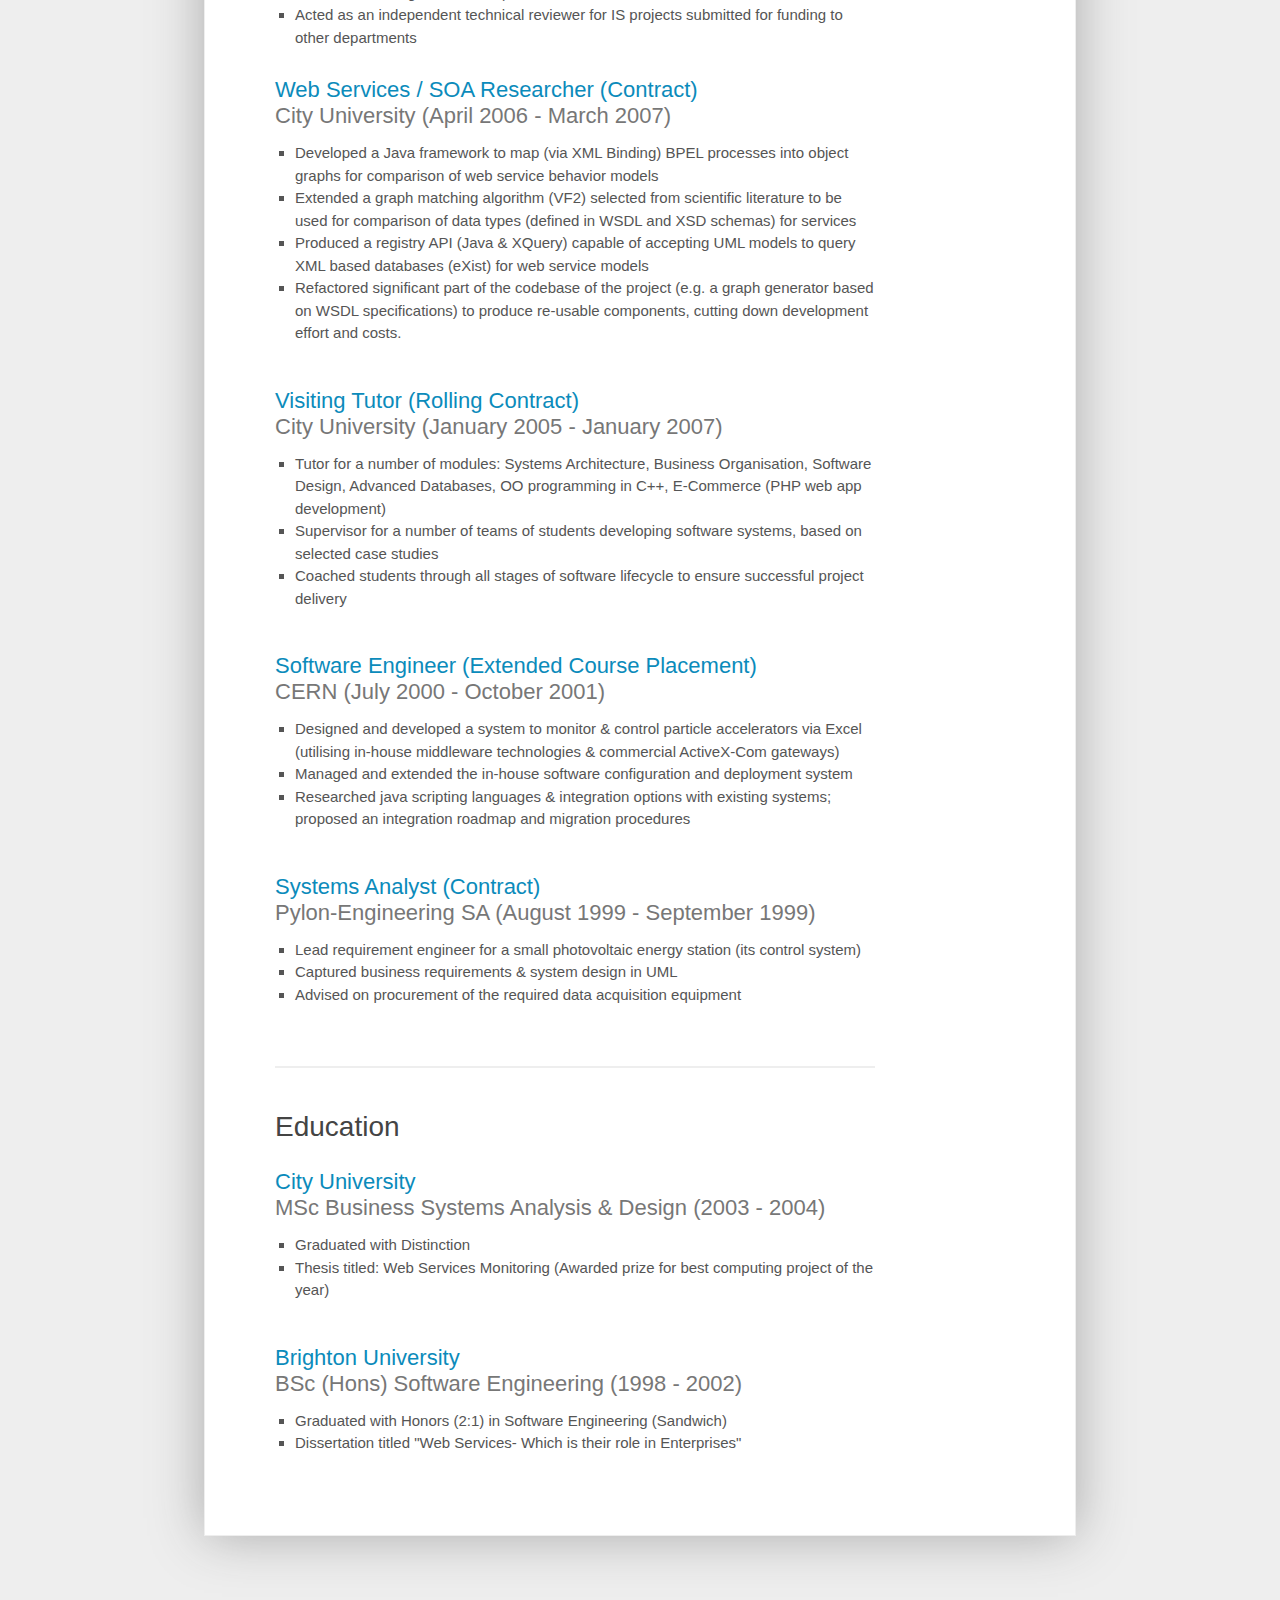
==== commit a43ba0e2: "Updated POSSIBLE, added BIO" ====
--- a/home.html
+++ b/home.html
@@ -116,13 +116,26 @@
 					</p>
 					<div class="cv-section-item">
 						<h4 class="title">Technical Director</h4>
-						<h4 class="meta">Possible (November 2014 - Present)</h4>
-						<ul class="square">
-						<li>Define and describe technical vision for project teams</li>
-						<li>Act as a trusted adviser to clients, advising on technology strategy</li>
-						<li>Ensure delivery teams are adhering to development best practices</li>
-						<li>Model CAPEX and OPEX including licencing and cloud costs for clients</li>
-						<li>Identify project technical risks and formulate mitigation strategies</li>
+						<h4 class="meta">Possible (September 2017 - Present)</h4>
+						<ul class="square">
+						<li>Overseeing technical teams throughout the life-cycle of projects</li>
+						<li>Helping to manage and monitor resource requirements for projects</li>
+						<li>Advising and helping to promote development procedures, methodologies and standards</li>
+						<li>Coach, mentor and give technical advice to developers</li>
+						<li>Advising on and recommending new technological approaches</li>
+						<li>Engage in new business activities such as pitching and responding to RFPs / RFIs.</li>
+						</ul>
+						</div>	
+						
+					<div class="cv-section-item">
+						<h4 class="title">Technical Director</h4>
+						<h4 class="meta">Possible (November 2014 - August 2017)</h4>
+						<ul class="square">
+						<li>Lead architect for the redevelopment of Manchester City Football club flagship www.mancity.com </li>
+						<li>Technology advisor for Aston Martin,oversaw the development and roll out of the new platform for www.astonmartin.com across multiple markets</li>
+						<li>Led a number of internal HSBC projects around knowledge management and staff engagement, all the way from RFP to launch</li>
+						<li>Consultant to Small Luxury Hotels for ongoing development of their web platform and responsible for the development team supporting it</li>
+						<li>Responsible for hiring and line management across Technical Architecture, Service Delivery, Quality Assurance and Business Analysis disciplines</li>
 						</ul>
 						</div>	
 					<div class="cv-section-item">
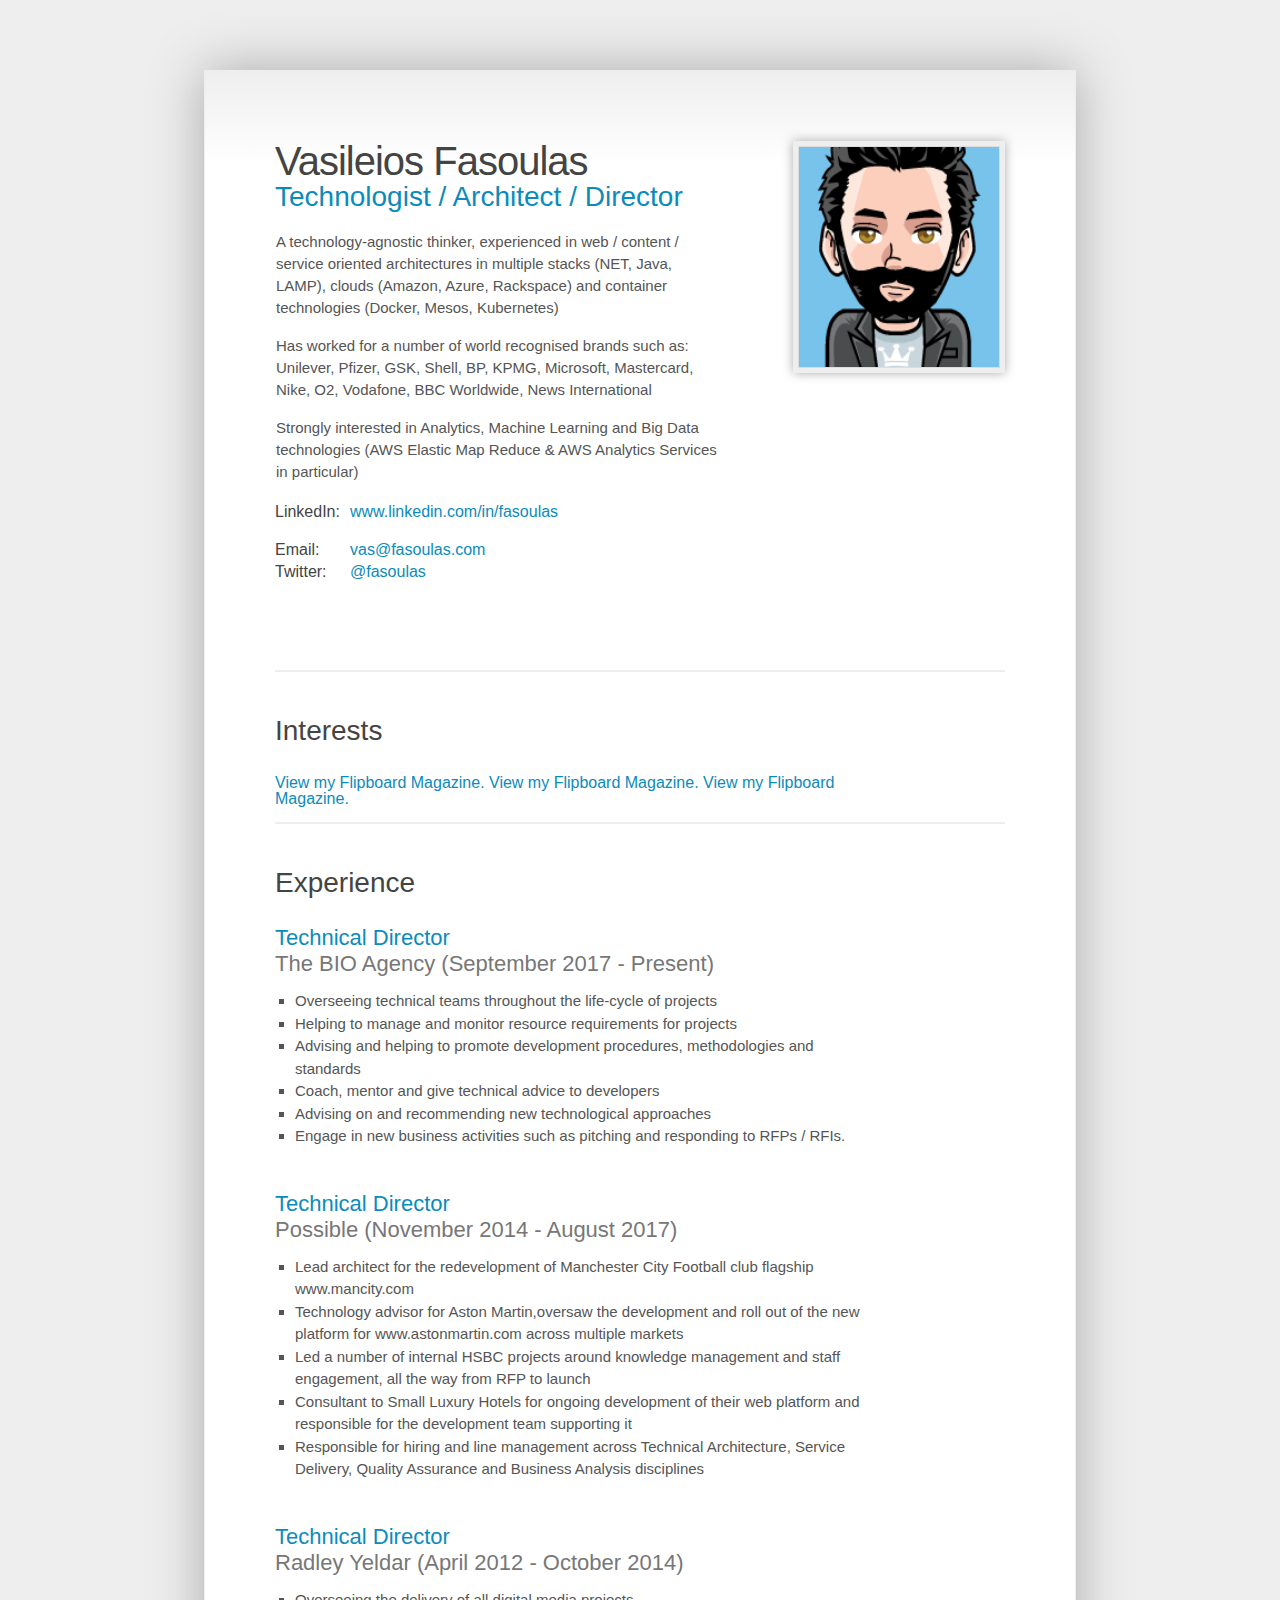
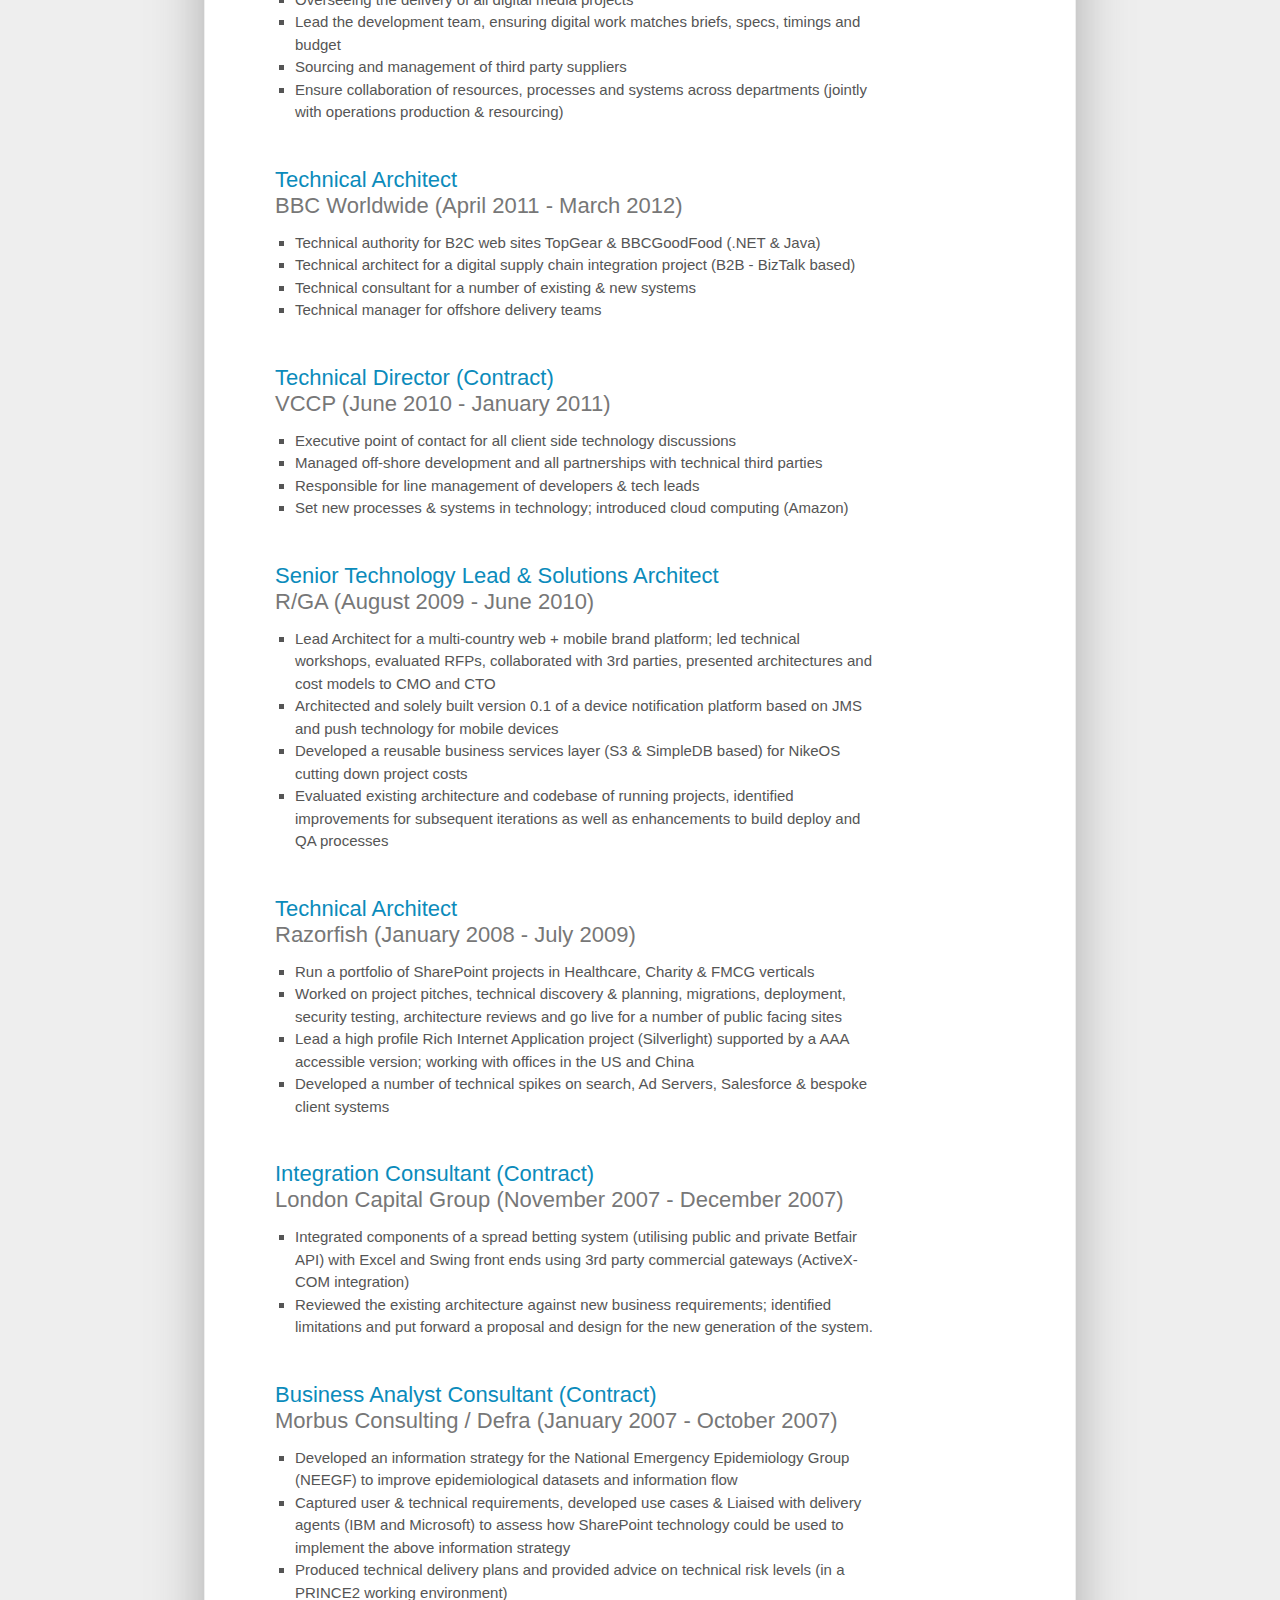
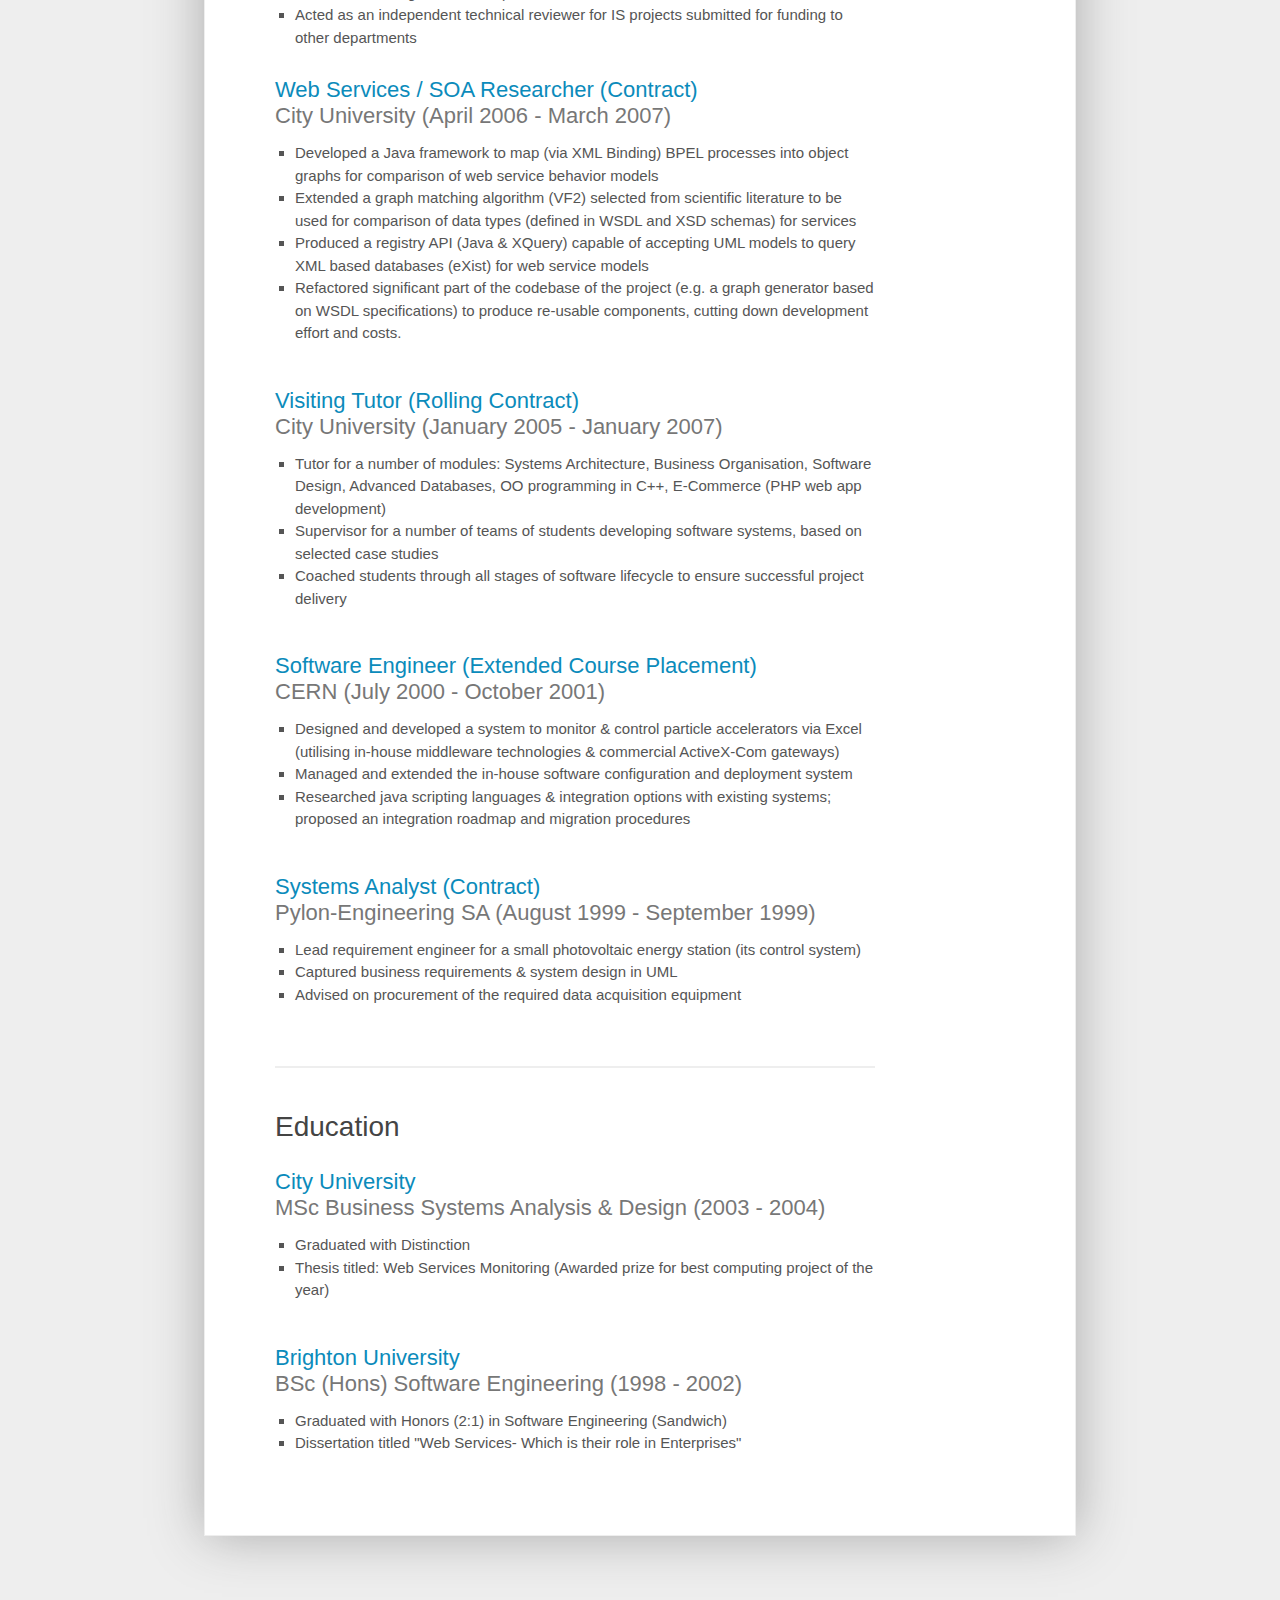
==== commit d0c45793: "Fixed BIO name in header" ====
--- a/home.html
+++ b/home.html
@@ -116,7 +116,7 @@
 					</p>
 					<div class="cv-section-item">
 						<h4 class="title">Technical Director</h4>
-						<h4 class="meta">Possible (September 2017 - Present)</h4>
+						<h4 class="meta">The BIO Agency (September 2017 - Present)</h4>
 						<ul class="square">
 						<li>Overseeing technical teams throughout the life-cycle of projects</li>
 						<li>Helping to manage and monitor resource requirements for projects</li>
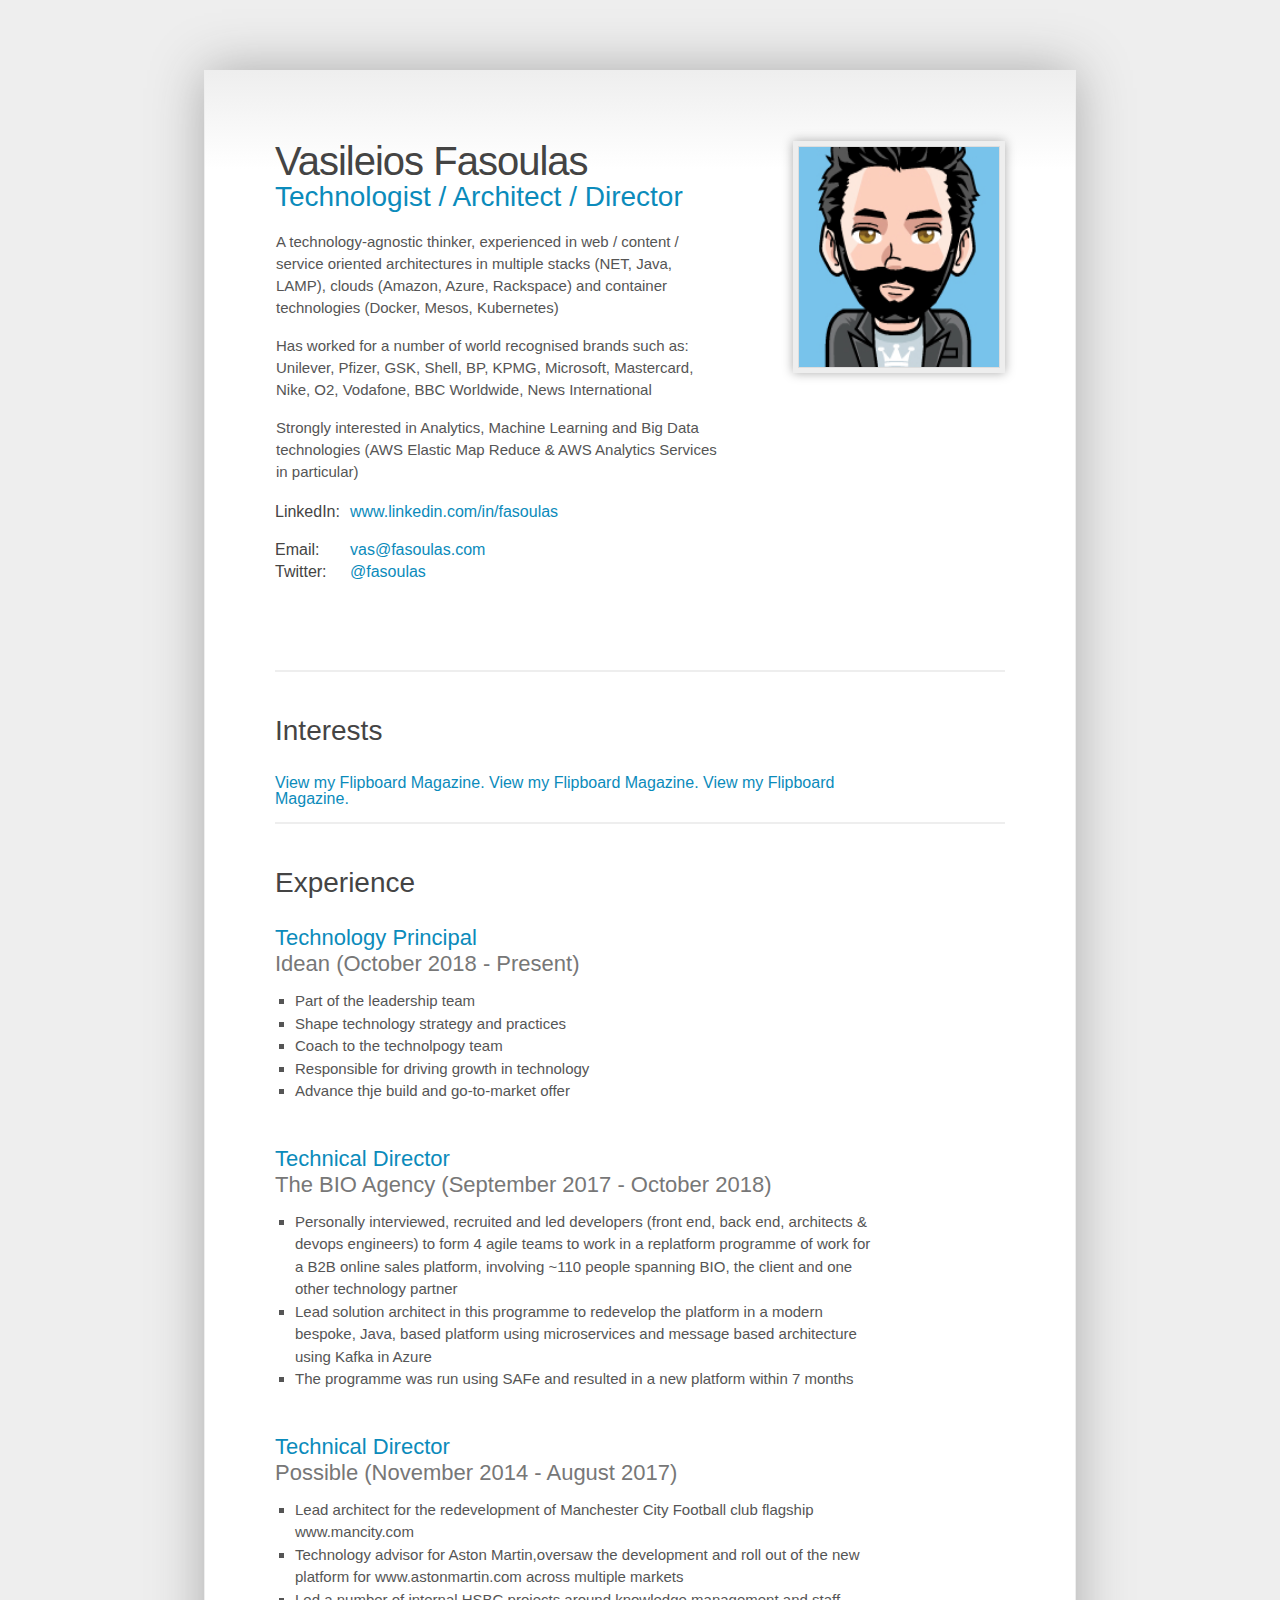
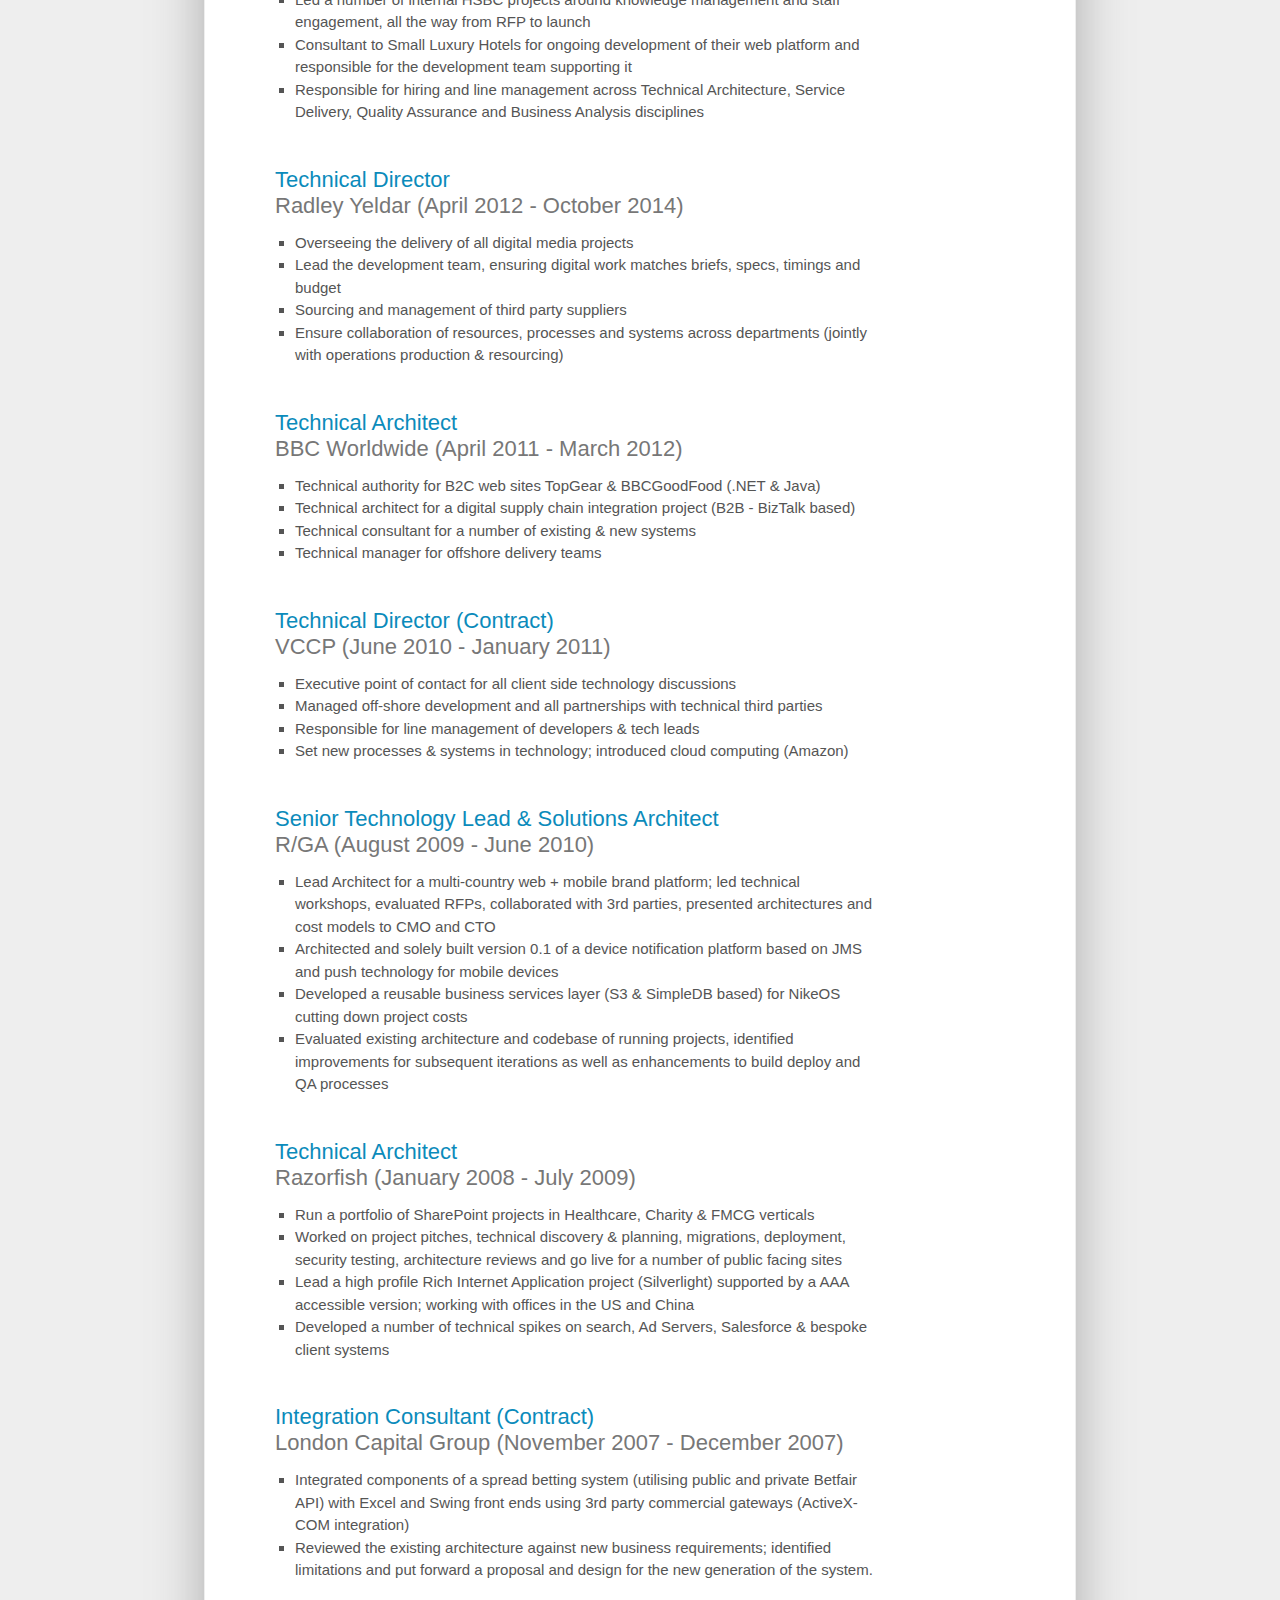
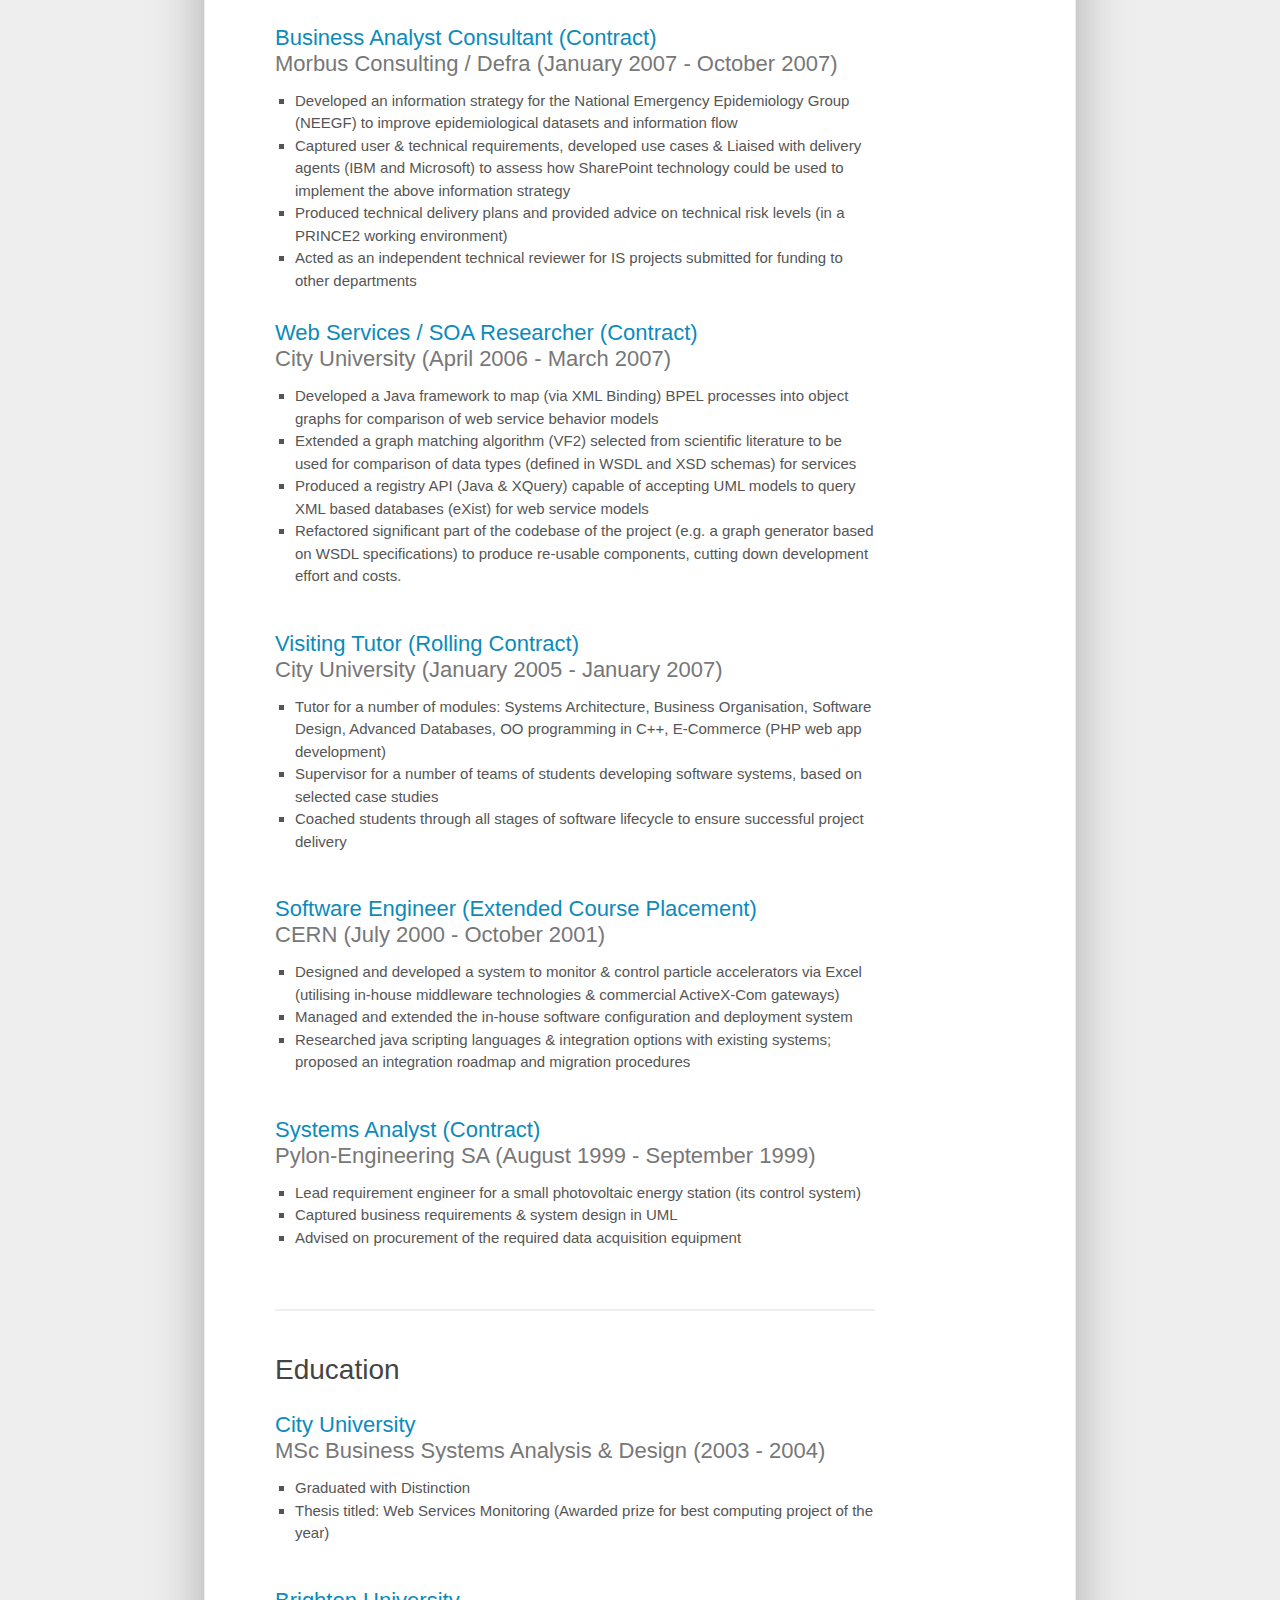
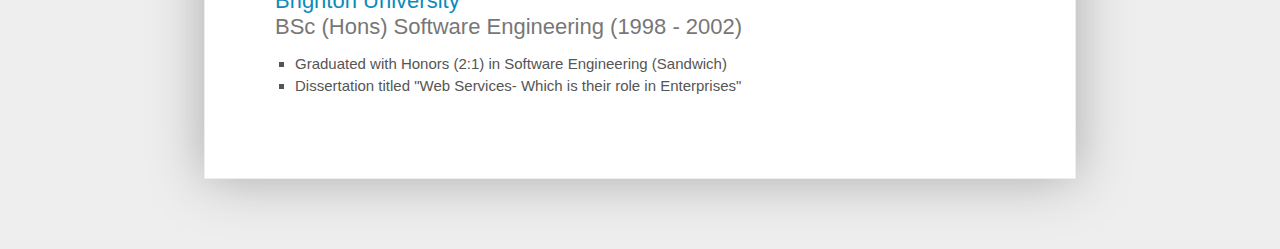
==== commit 5390496e: "Updated BIO role and added Idean" ====
--- a/home.html
+++ b/home.html
@@ -115,18 +115,25 @@
 					<p>
 					</p>
 					<div class="cv-section-item">
+						<h4 class="title">Technology Principal</h4>
+						<h4 class="meta">Idean (October 2018 - Present)</h4>
+						<ul class="square">
+						<li>Part of the leadership team</li>
+						<li>Shape technology strategy and practices</li>
+						<li>Coach to the technolpogy team</li>
+						<li>Responsible for  driving growth in technology</li>
+						<li>Advance thje build and go-to-market offer</li>
+						</ul>
+						</div>
+					<div class="cv-section-item">
 						<h4 class="title">Technical Director</h4>
-						<h4 class="meta">The BIO Agency (September 2017 - Present)</h4>
-						<ul class="square">
-						<li>Overseeing technical teams throughout the life-cycle of projects</li>
-						<li>Helping to manage and monitor resource requirements for projects</li>
-						<li>Advising and helping to promote development procedures, methodologies and standards</li>
-						<li>Coach, mentor and give technical advice to developers</li>
-						<li>Advising on and recommending new technological approaches</li>
-						<li>Engage in new business activities such as pitching and responding to RFPs / RFIs.</li>
+						<h4 class="meta">The BIO Agency (September 2017 - October 2018)</h4>
+						<ul class="square">
+						<li>Personally interviewed, recruited and led developers (front end, back end, architects & devops engineers) to form 4 agile teams to work in a replatform programme of work for a B2B online sales platform, involving ~110 people spanning BIO, the client and one other technology partner</li>
+						<li>Lead solution architect in this programme to redevelop the platform in a modern bespoke, Java, based platform using microservices and message based architecture using Kafka in Azure </li>
+						<li>The programme was run using SAFe and resulted in a new platform within 7 months</li>
 						</ul>
 						</div>	
-						
 					<div class="cv-section-item">
 						<h4 class="title">Technical Director</h4>
 						<h4 class="meta">Possible (November 2014 - August 2017)</h4>
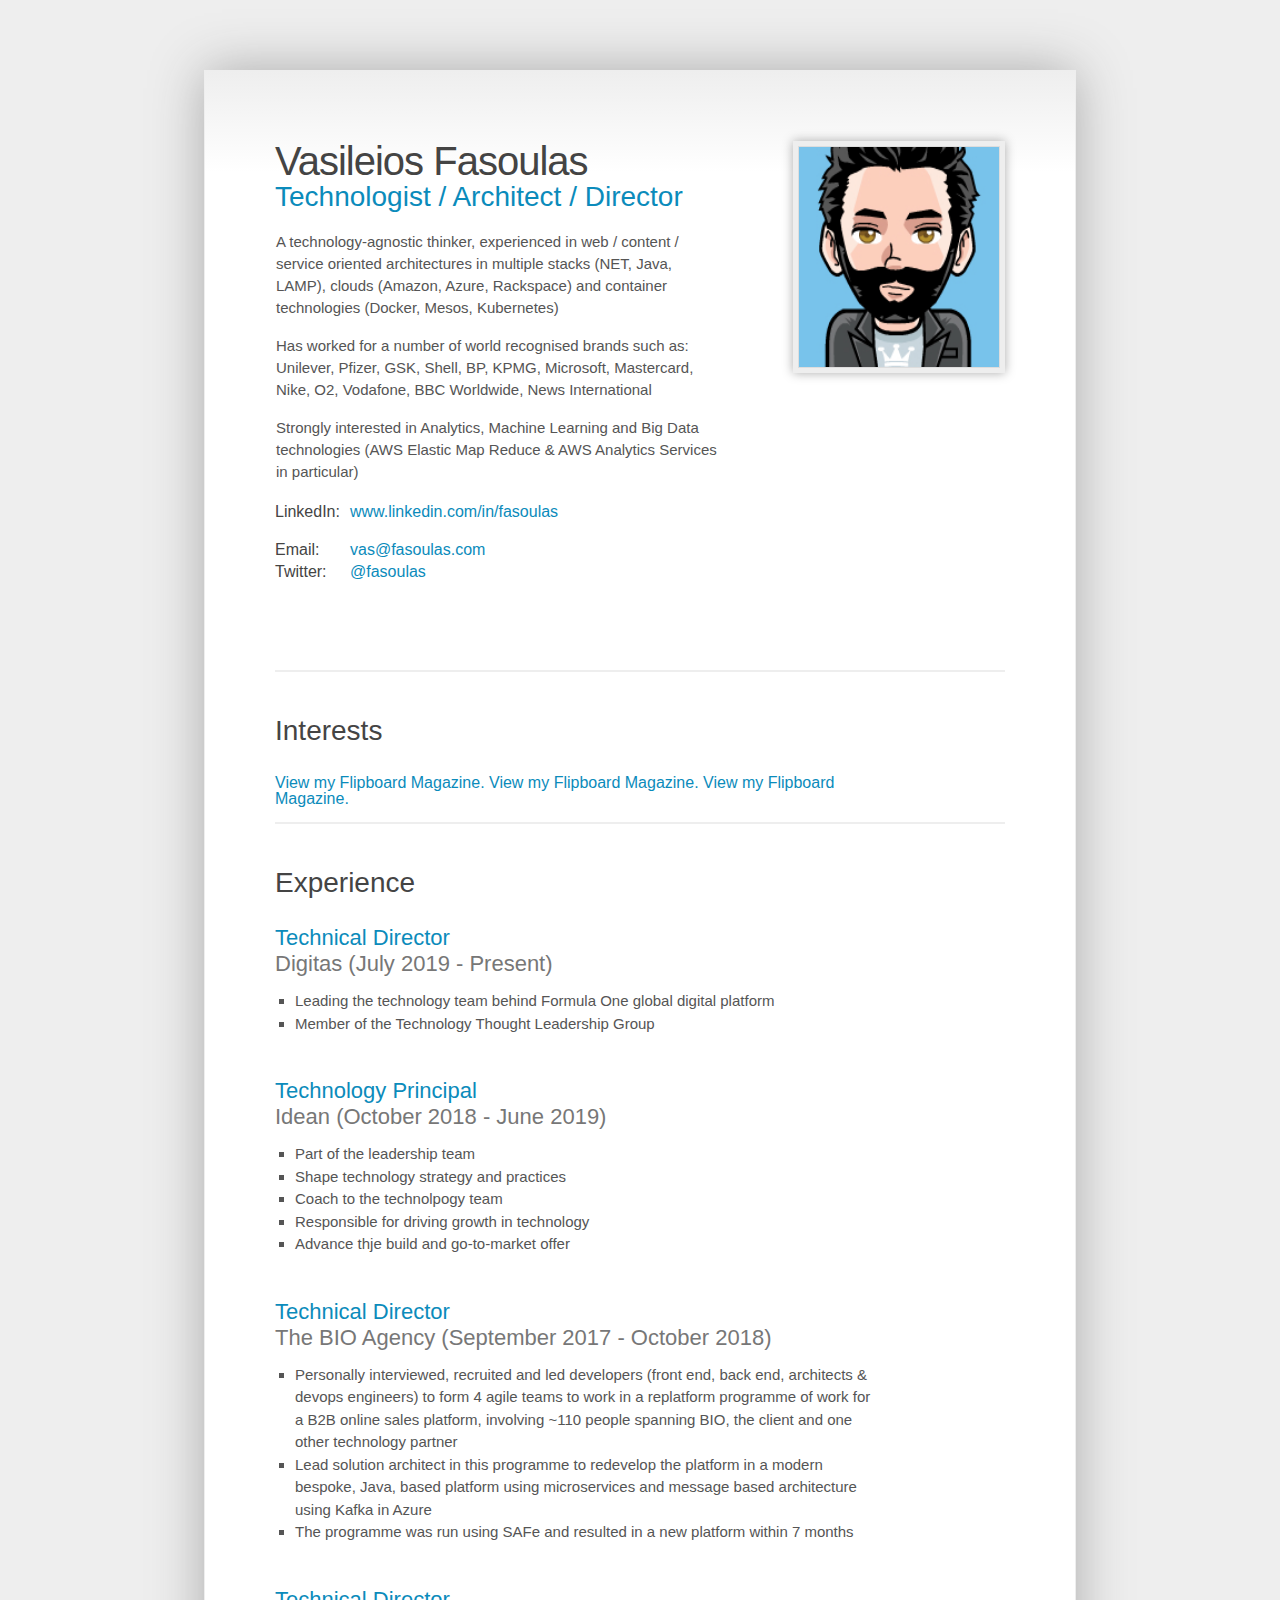
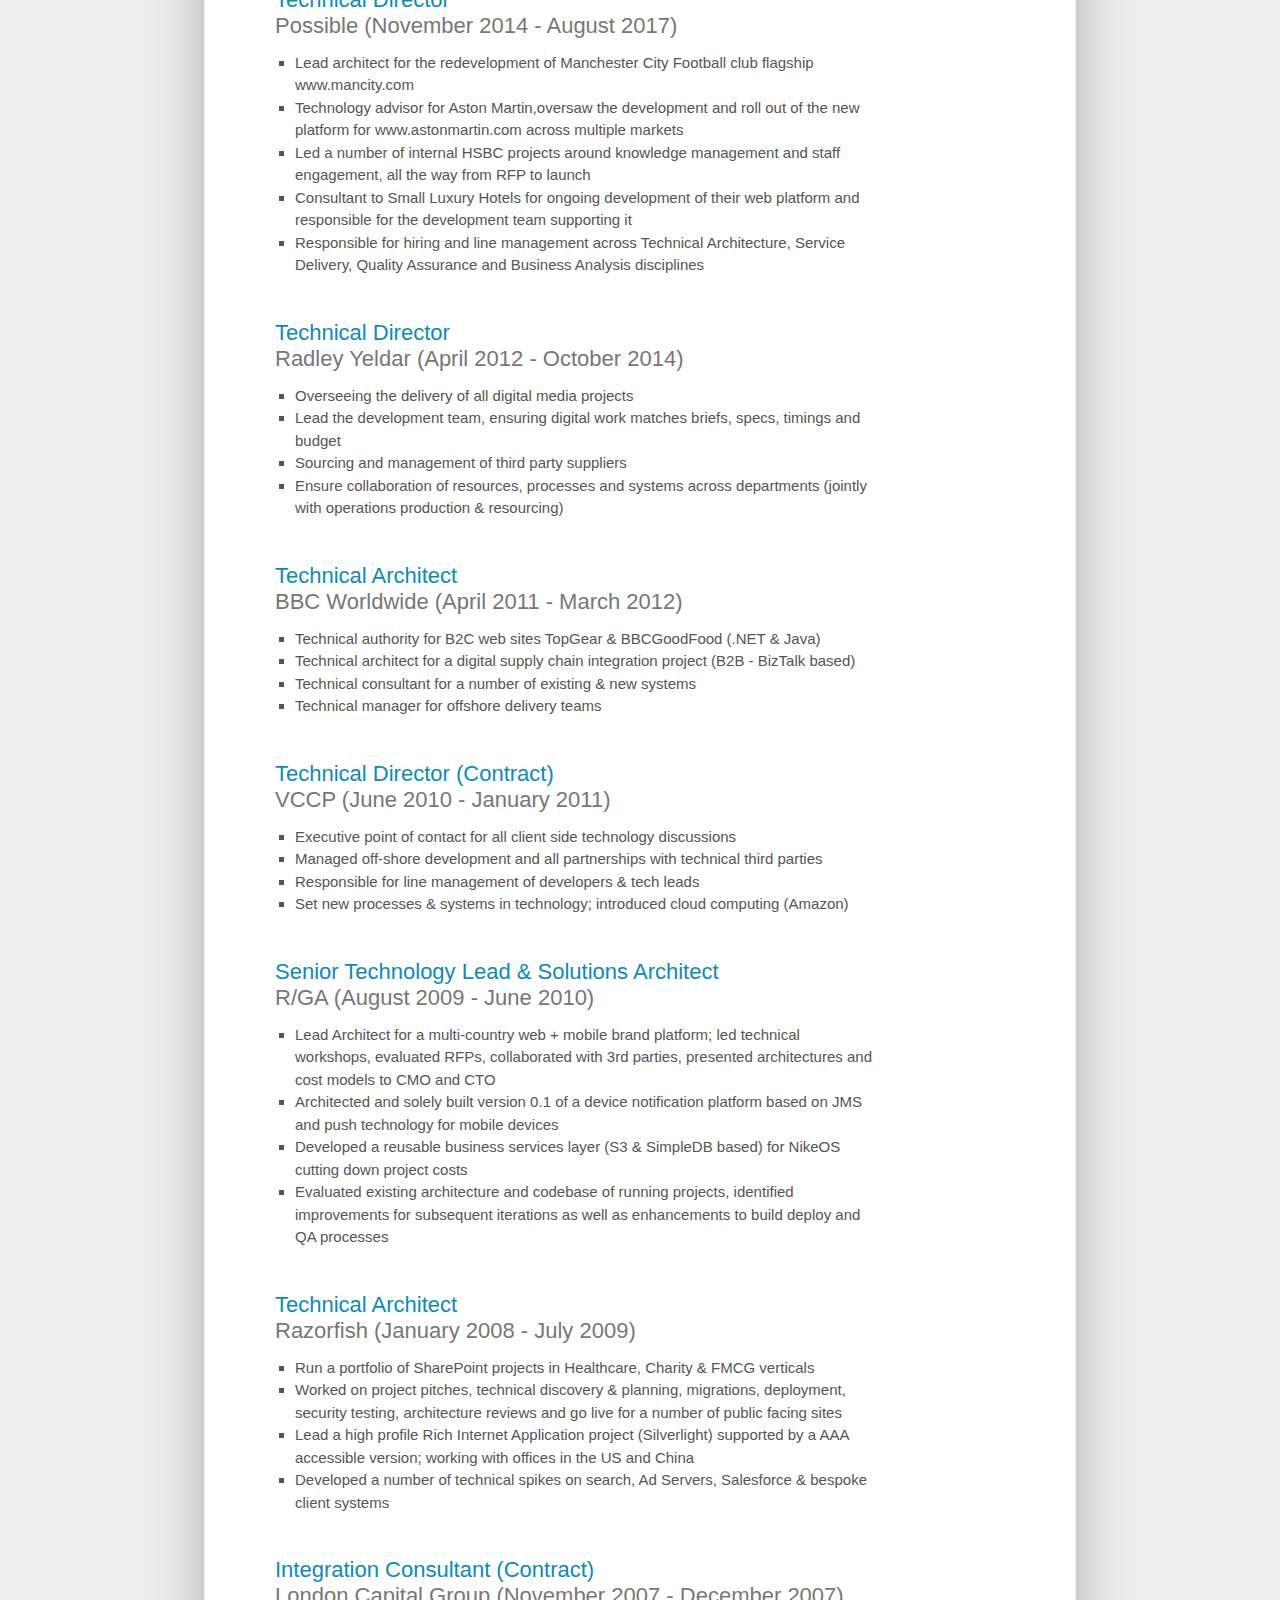
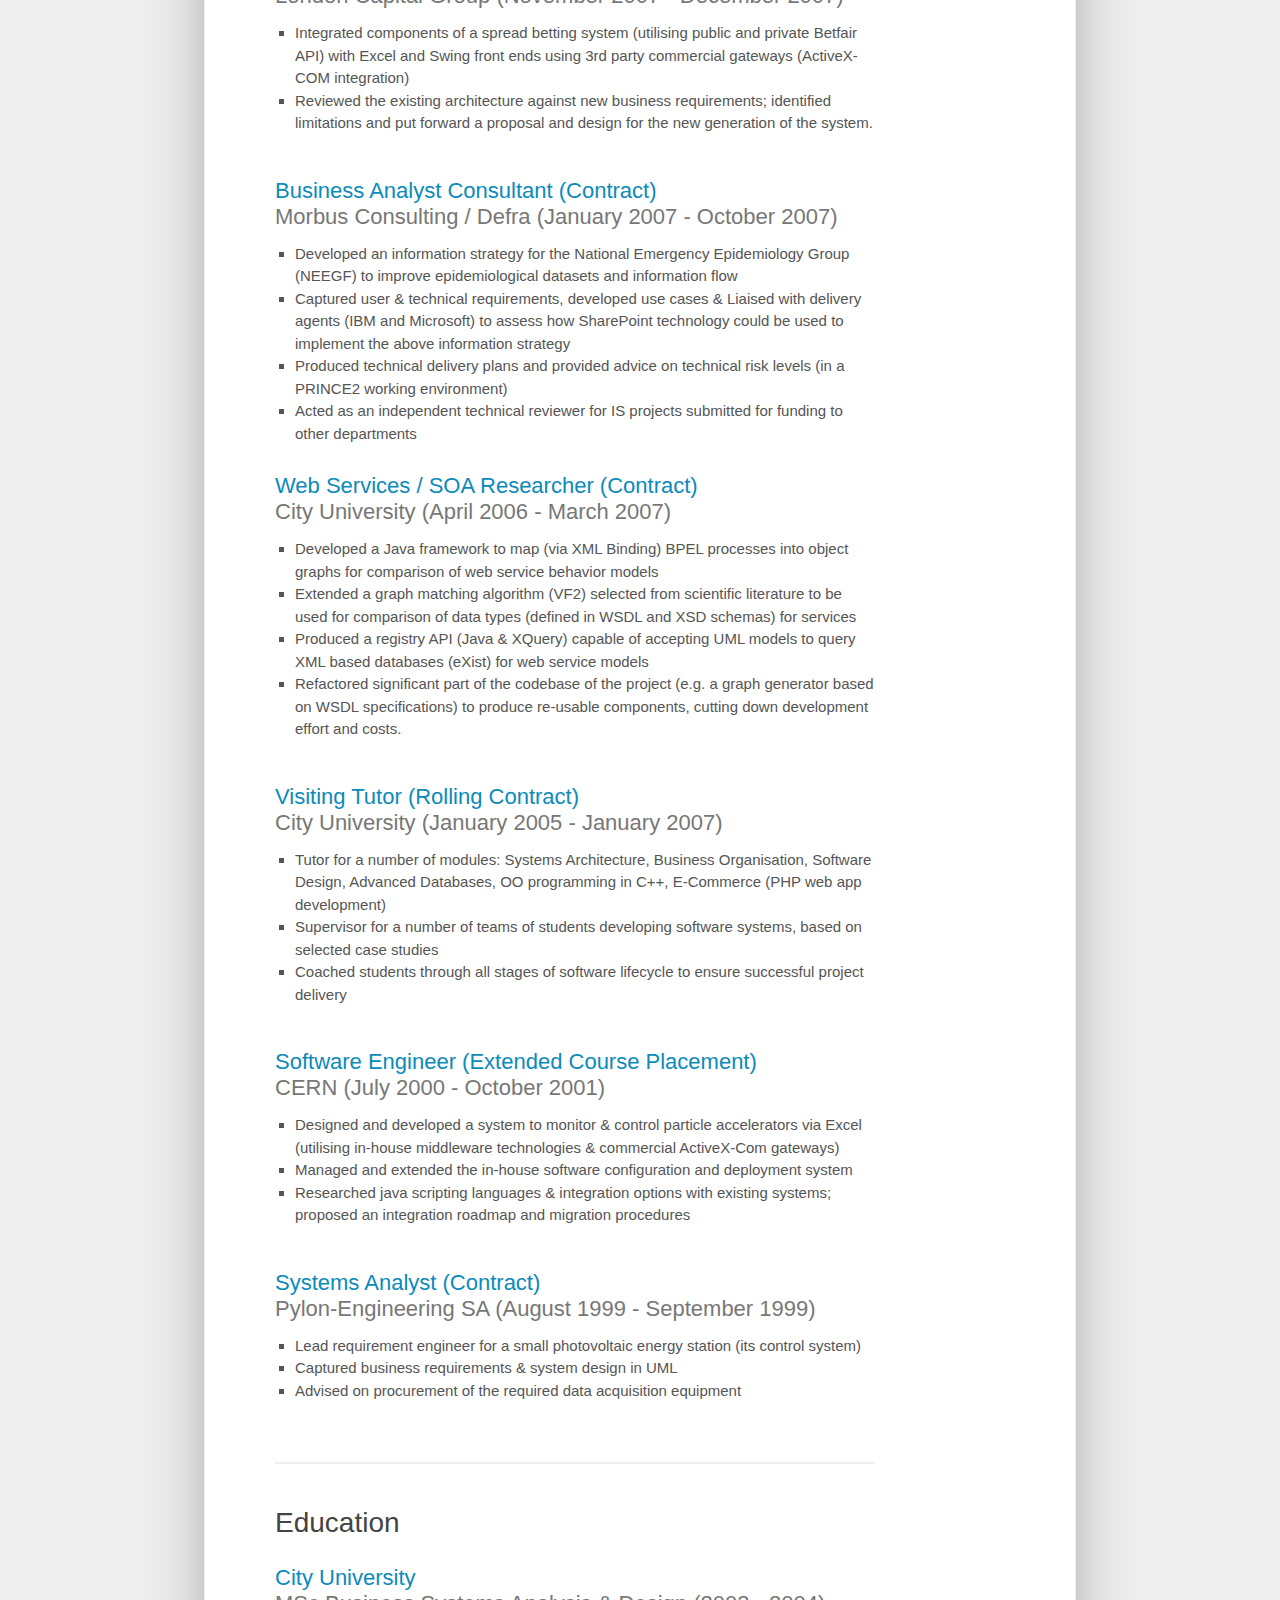
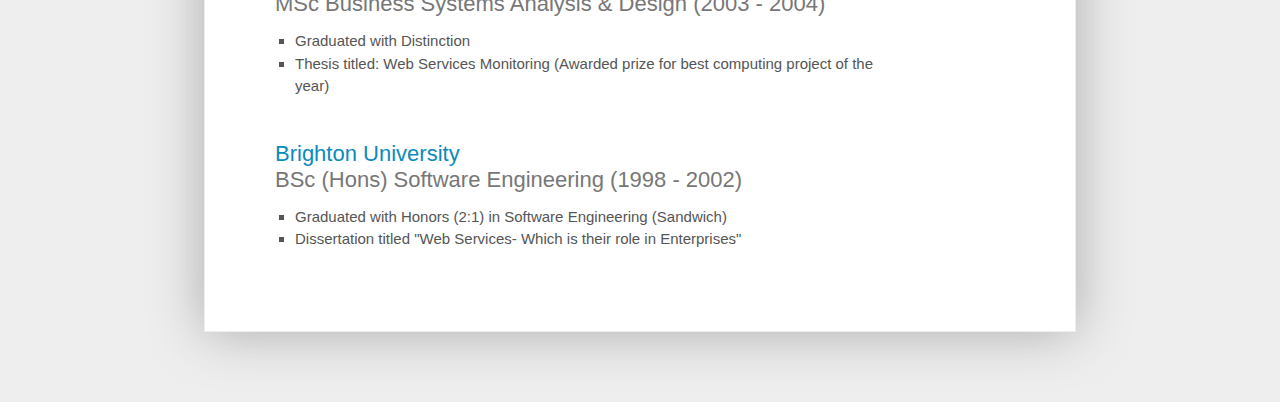
==== commit 213c3b07: "Added F1 role" ====
--- a/home.html
+++ b/home.html
@@ -115,8 +115,16 @@
 					<p>
 					</p>
 					<div class="cv-section-item">
+						<h4 class="title">Technical Director</h4>
+						<h4 class="meta">Digitas (July 2019 - Present)</h4>
+						<ul class="square">
+						<li>Leading the technology team behind Formula One global digital platform</li>
+						<li>Member of the Technology Thought Leadership Group</li>
+						</ul>
+						</div>
+					<div class="cv-section-item">
 						<h4 class="title">Technology Principal</h4>
-						<h4 class="meta">Idean (October 2018 - Present)</h4>
+						<h4 class="meta">Idean (October 2018 - June 2019)</h4>
 						<ul class="square">
 						<li>Part of the leadership team</li>
 						<li>Shape technology strategy and practices</li>
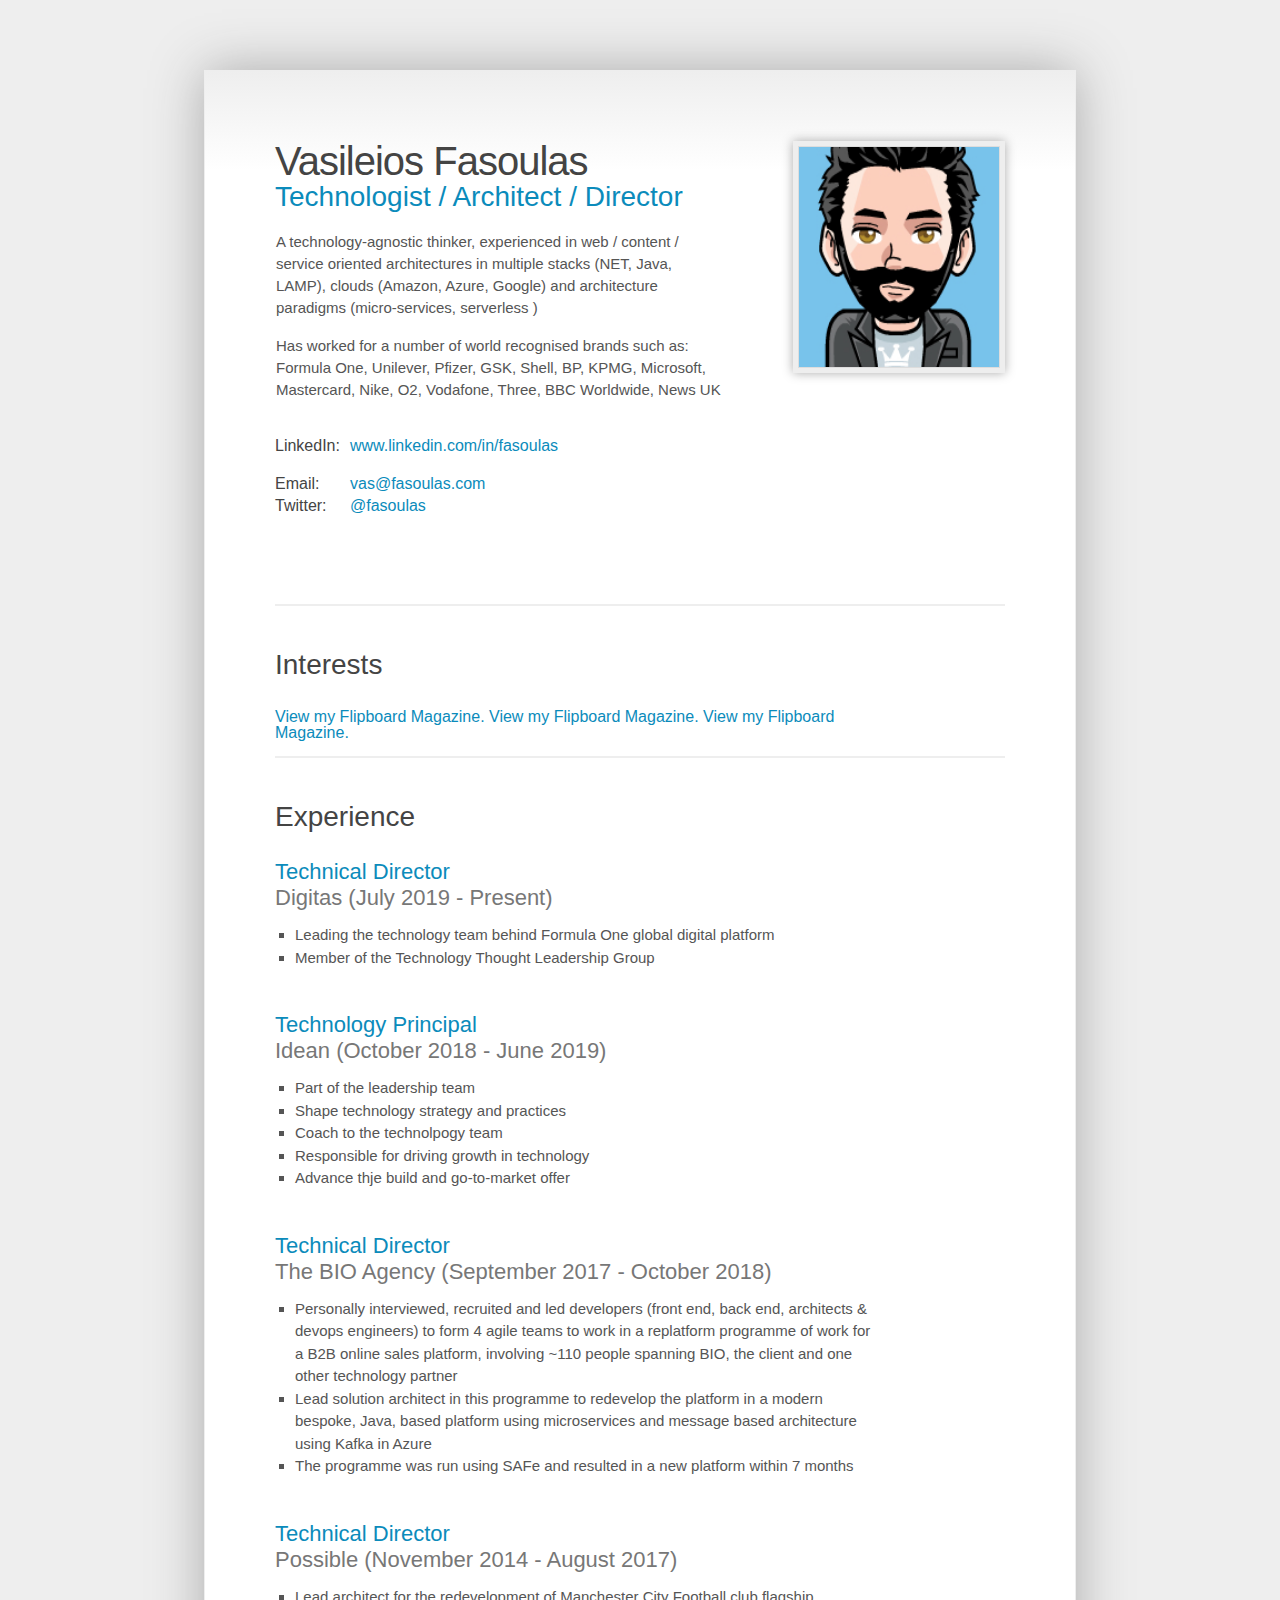
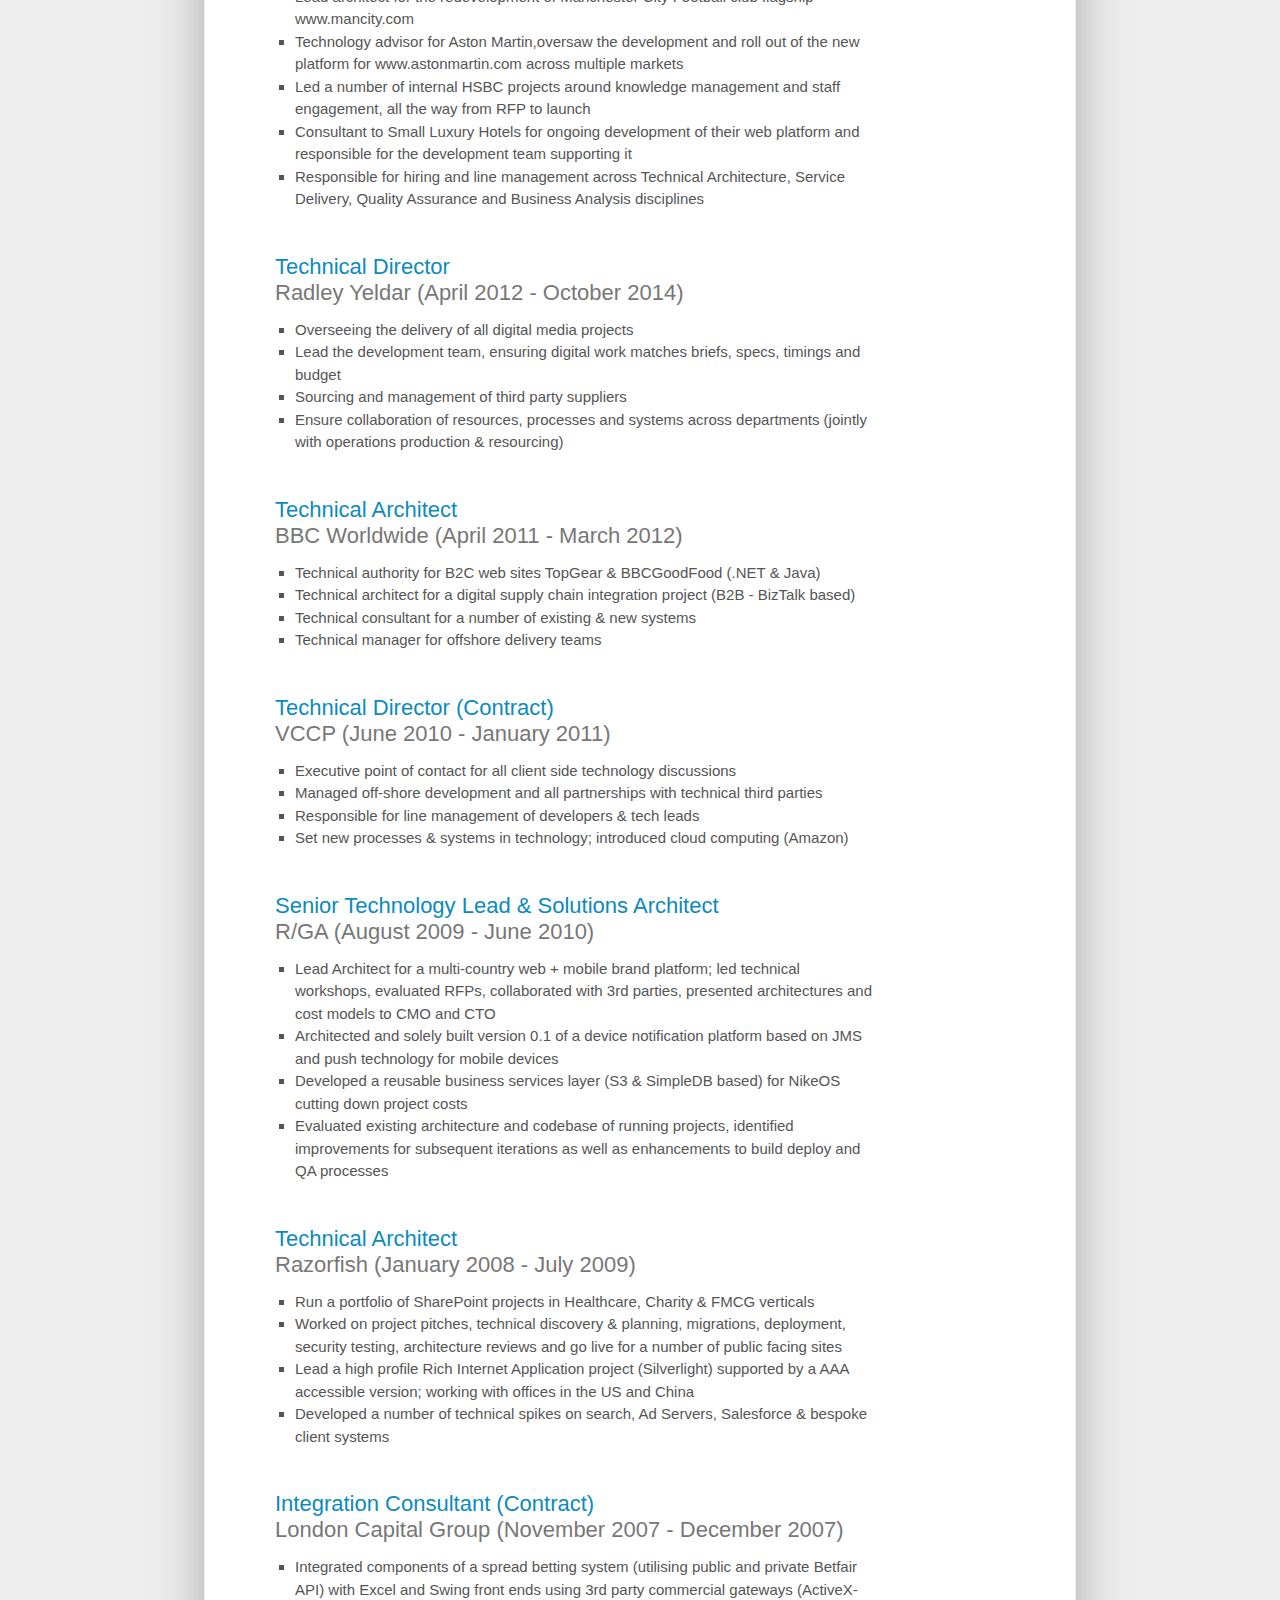
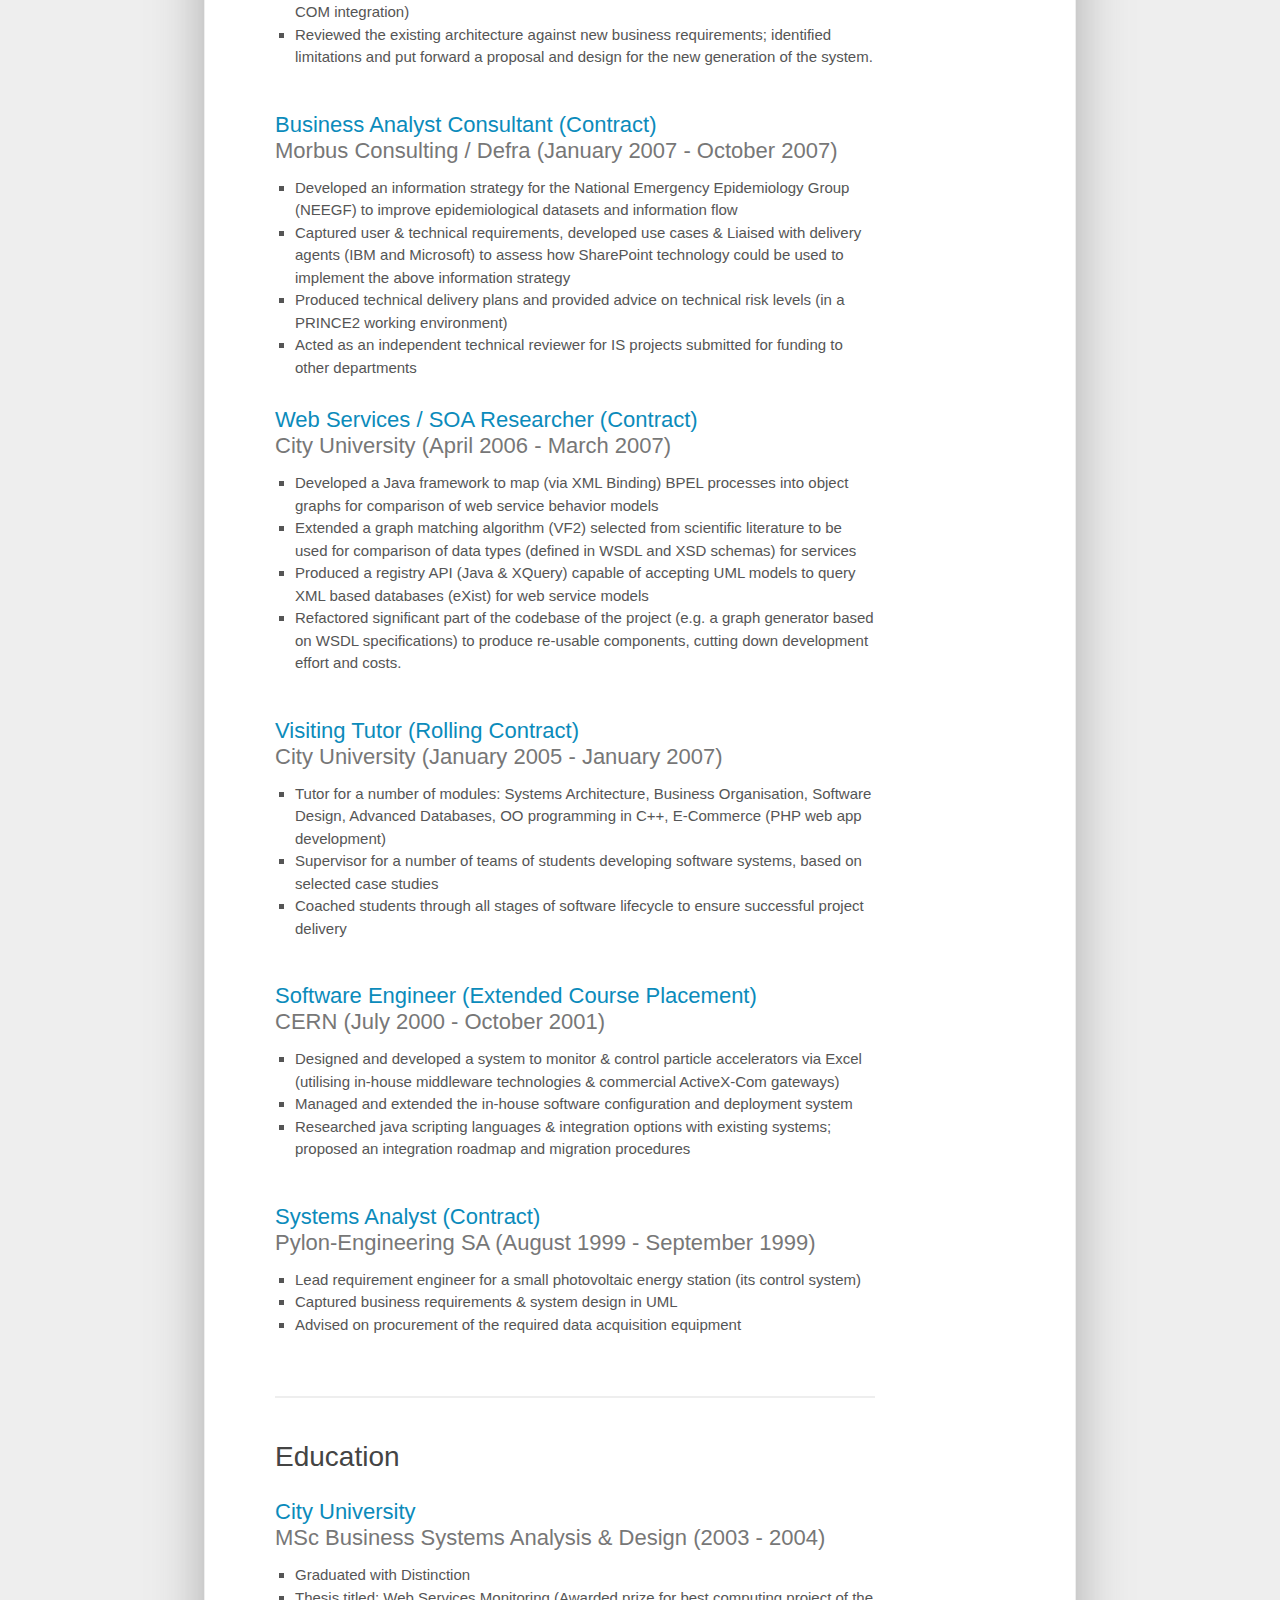
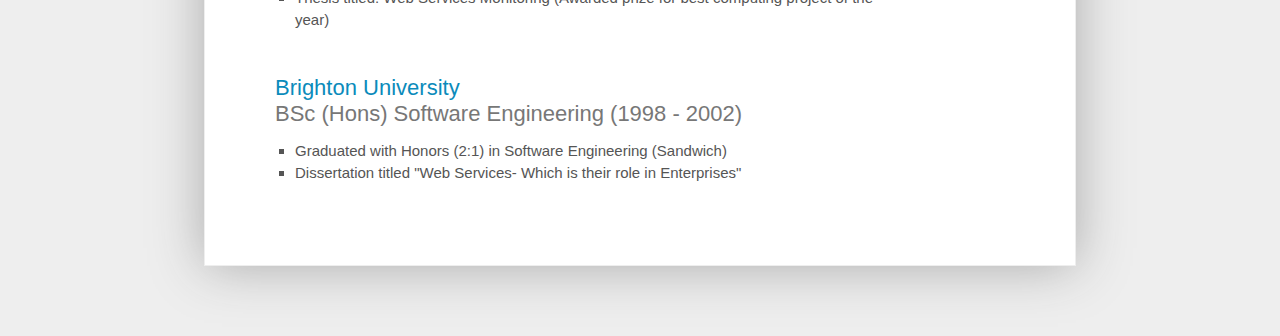
==== commit fc0a99e2: "Modified statement of capabilities + Formula 1" ====
--- a/home.html
+++ b/home.html
@@ -57,12 +57,11 @@
 					
 					<h1>Vasileios Fasoulas</h1>
 					<h2>Technologist / Architect / Director</h2>
-					<p>A technology-agnostic thinker, experienced in  web / content / service  oriented architectures in multiple stacks  (NET, Java, LAMP), clouds (Amazon, Azure, Rackspace) and container technologies (Docker, Mesos, Kubernetes)</p> 
+					<p>A technology-agnostic thinker, experienced in  web / content / service  oriented architectures in multiple stacks  (NET, Java, LAMP), clouds (Amazon, Azure, Google) and architecture paradigms (micro-services, serverless )</p> 
 					<br/>
-					<p>Has worked for a number of world recognised brands such as: Unilever, Pfizer, GSK, Shell, BP, KPMG, Microsoft, Mastercard, Nike, O2, Vodafone, BBC Worldwide, News International</p>	
+					<p>Has worked for a number of world recognised brands such as: Formula One, Unilever, Pfizer, GSK, Shell, BP, KPMG, Microsoft, Mastercard, Nike, O2, Vodafone, Three, BBC Worldwide, News UK</p>	
 				<br/>
-					<p>Strongly interested in Analytics, Machine Learning and Big Data technologies (AWS Elastic Map Reduce & AWS Analytics Services in particular)</p>
-					
+		
 					<div id="contact-details">						
 						<p class="contact"><span>LinkedIn: </span><a href="http://www.linkedin.com/in/fasoulas" onClick="recordOutboundLink(this, 'Outbound Links', 'linkedin.com');return false;">www.linkedin.com/in/fasoulas</a></p>
 						<!--
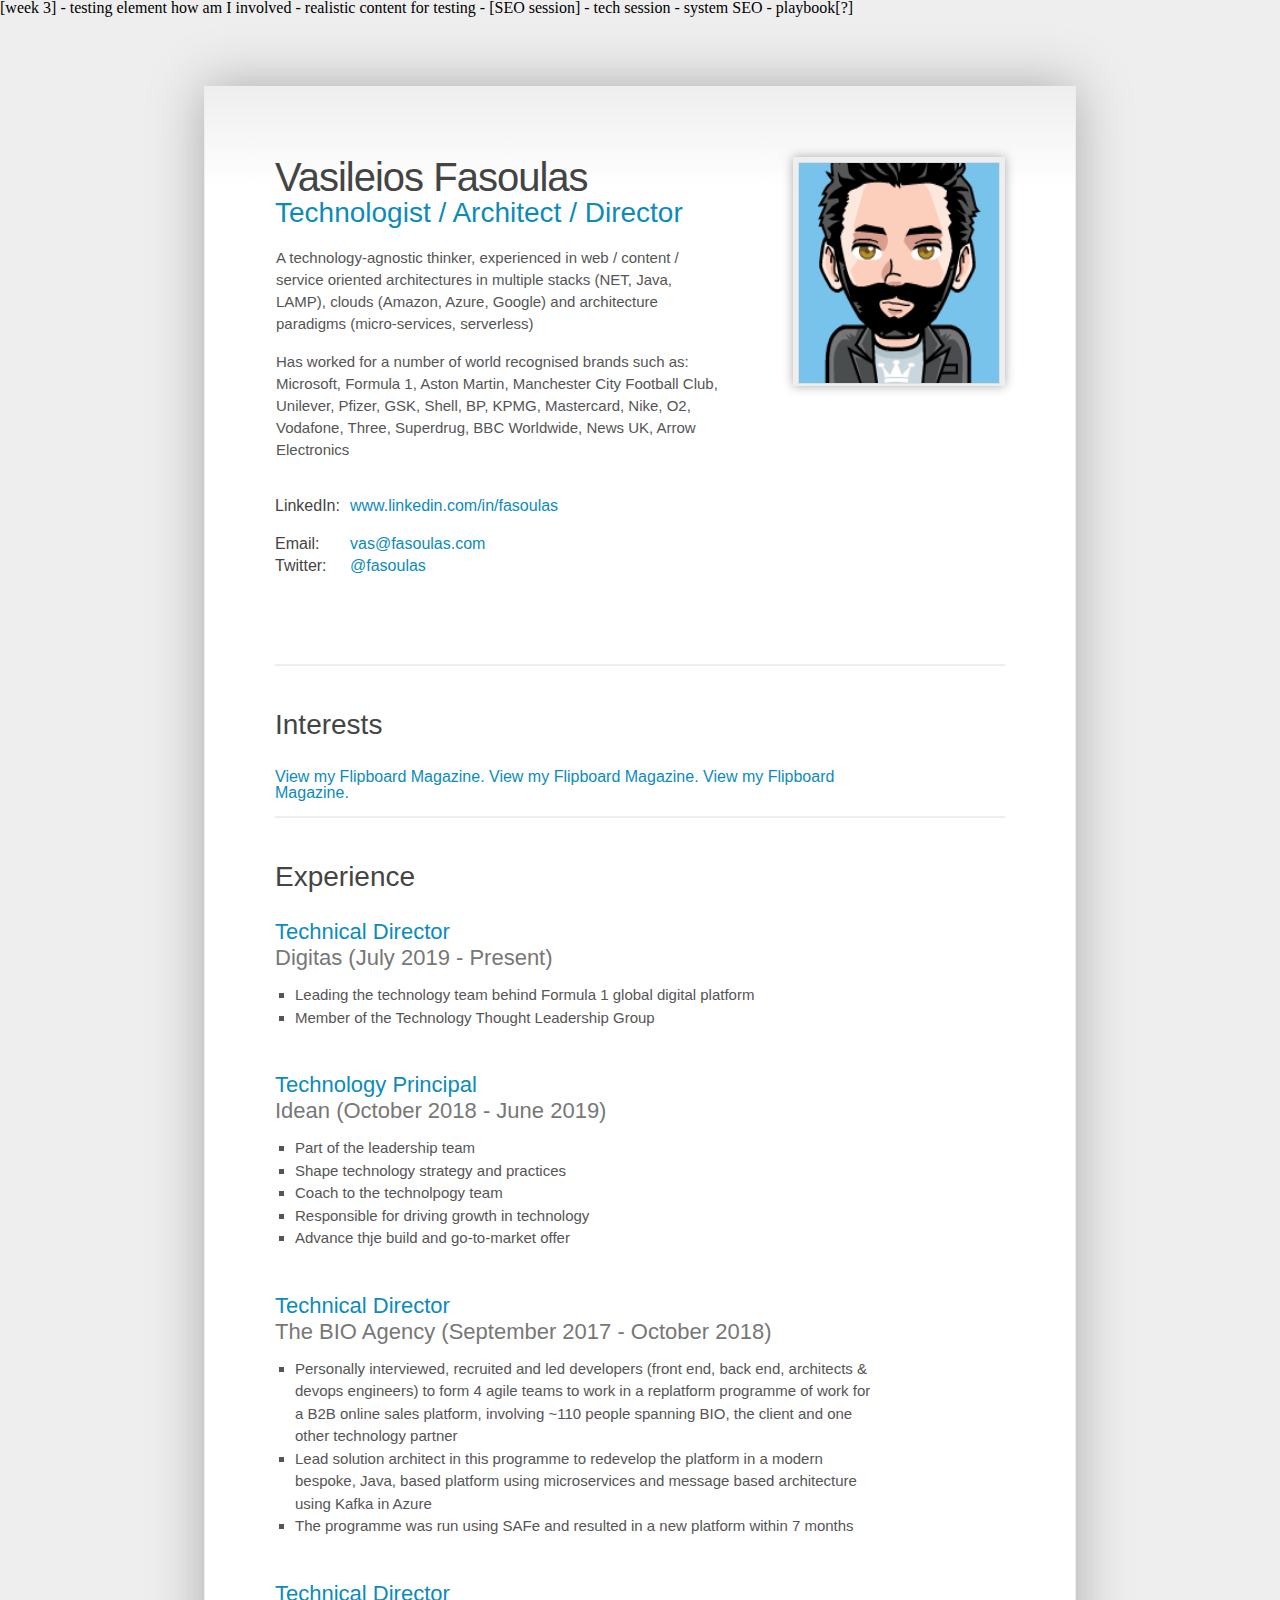
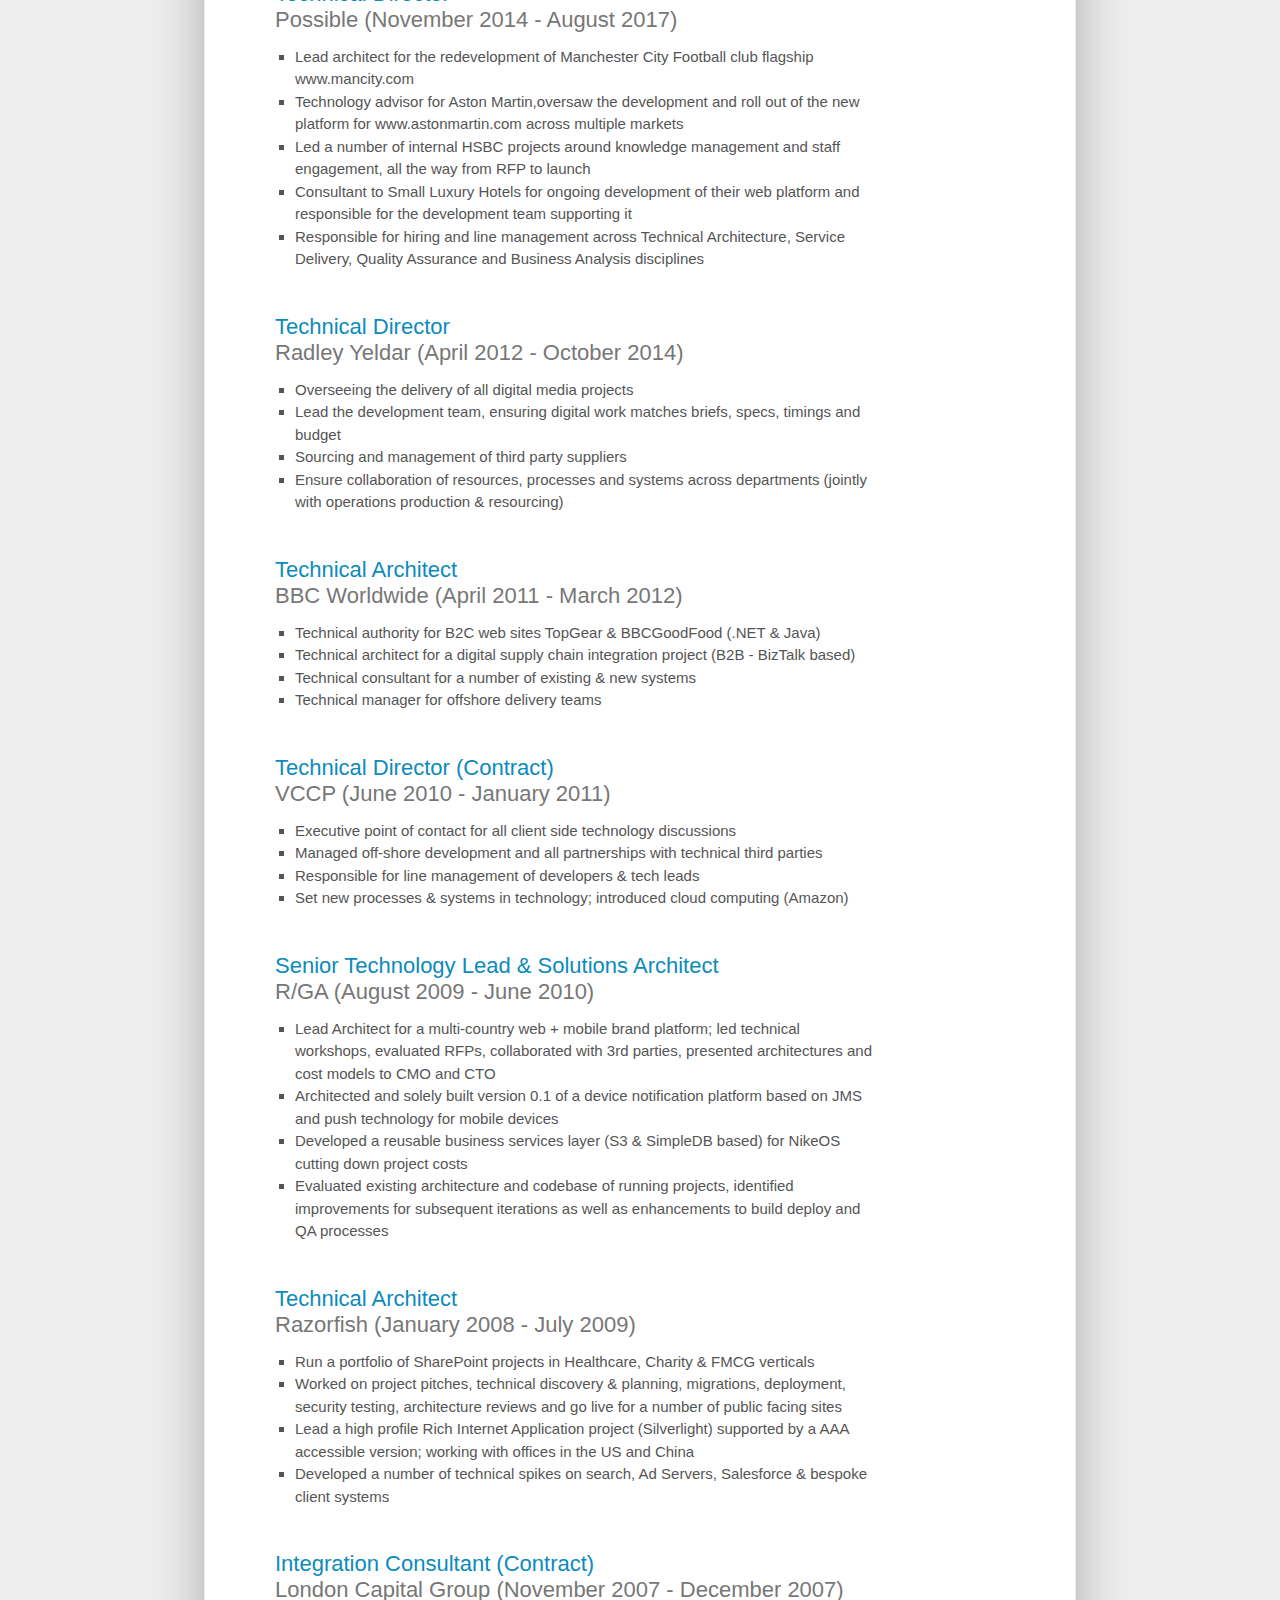
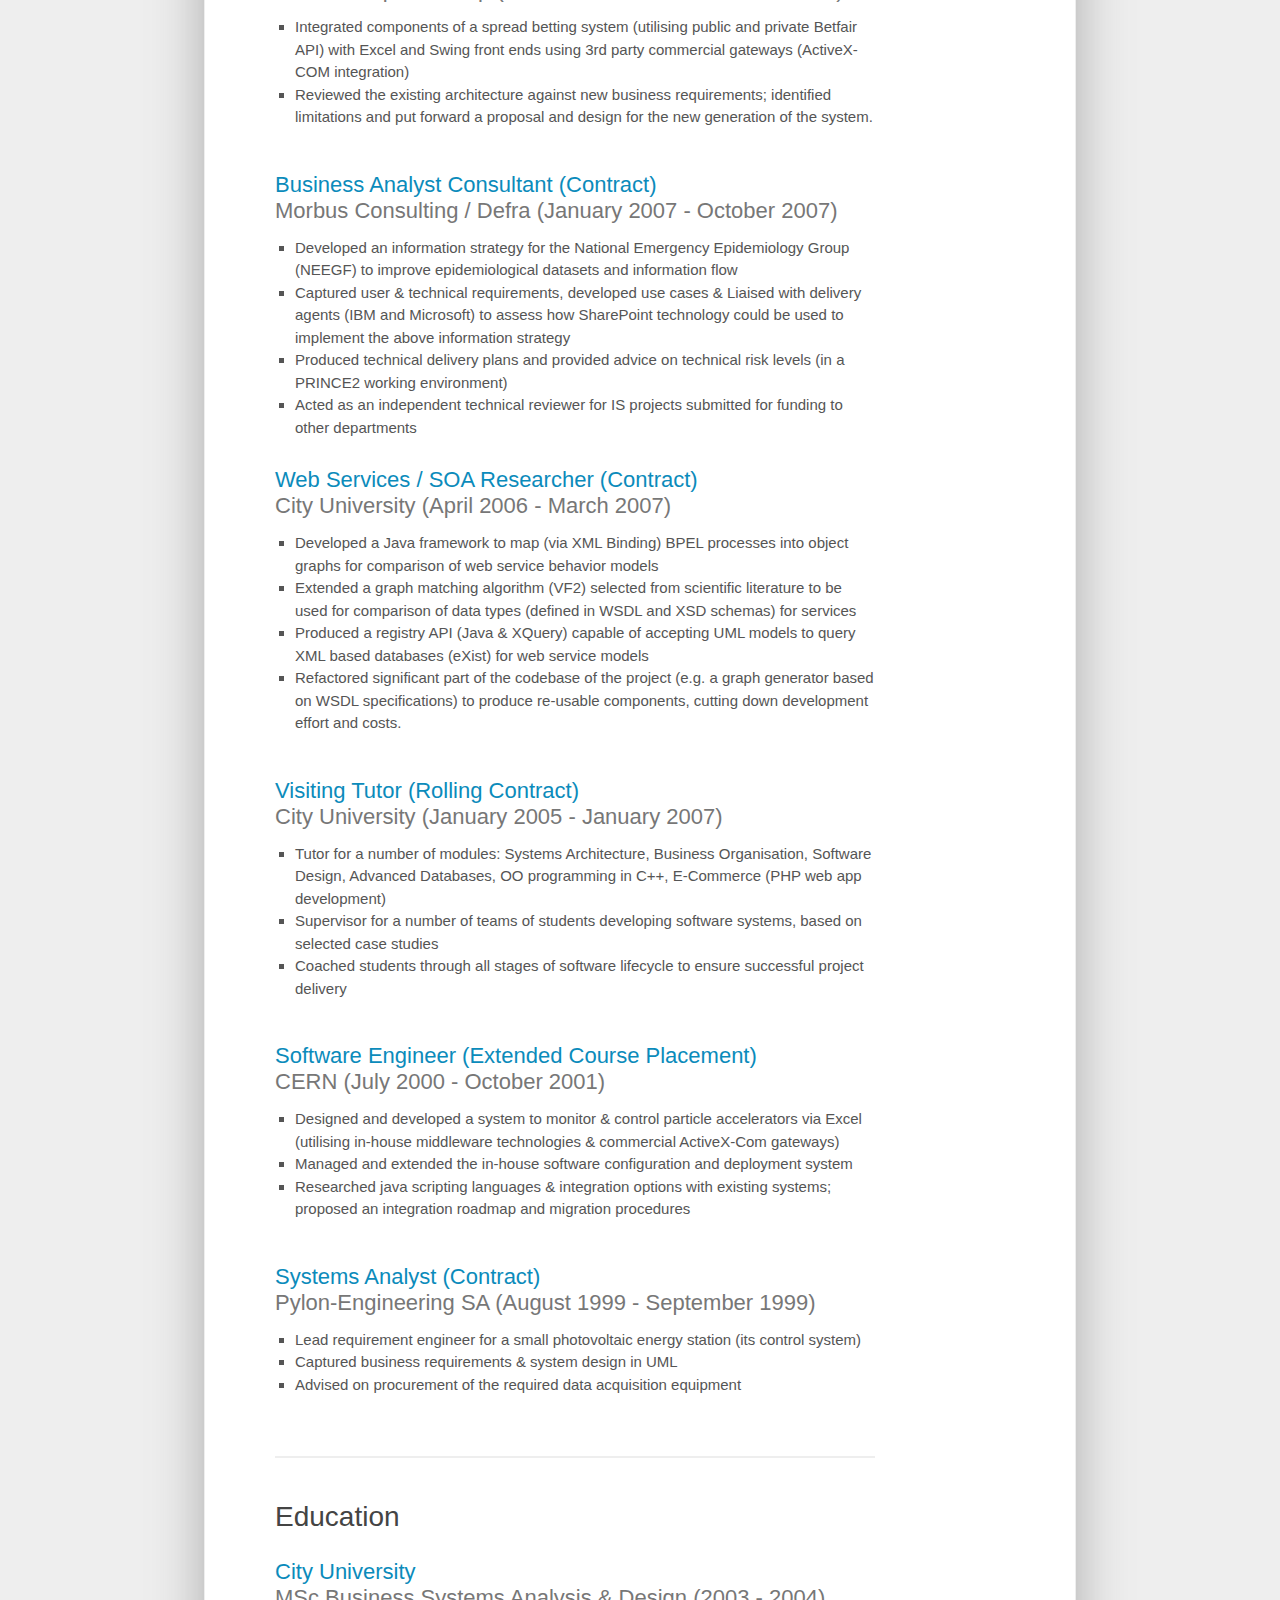
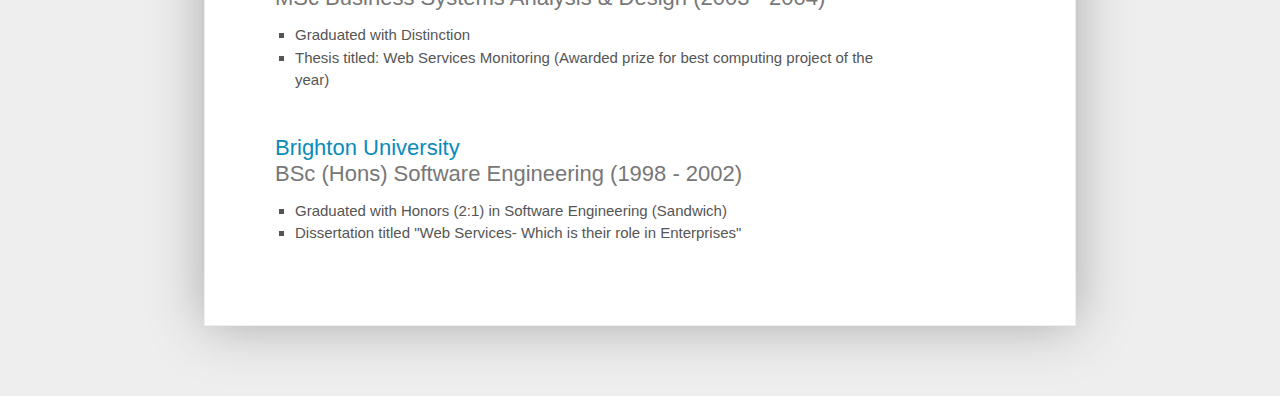
==== commit 70e3d51d: "Updated brands" ====
--- a/home.html
+++ b/home.html
@@ -1,3 +1,14 @@
+[week 3]
+- testing element how am I involved
+- realistic content for testing
+- [SEO session]
+- tech session
+- system SEO
+-  playbook[?]
+
+
+
+
 <!DOCTYPE html>
 <html lang="en">		
 	<head>		
@@ -57,9 +68,9 @@
 					
 					<h1>Vasileios Fasoulas</h1>
 					<h2>Technologist / Architect / Director</h2>
-					<p>A technology-agnostic thinker, experienced in  web / content / service  oriented architectures in multiple stacks  (NET, Java, LAMP), clouds (Amazon, Azure, Google) and architecture paradigms (micro-services, serverless )</p> 
+					<p>A technology-agnostic thinker, experienced in  web / content / service  oriented architectures in multiple stacks  (NET, Java, LAMP), clouds (Amazon, Azure, Google) and architecture paradigms (micro-services, serverless)</p> 
 					<br/>
-					<p>Has worked for a number of world recognised brands such as: Formula One, Unilever, Pfizer, GSK, Shell, BP, KPMG, Microsoft, Mastercard, Nike, O2, Vodafone, Three, BBC Worldwide, News UK</p>	
+					<p>Has worked for a number of world recognised brands such as: Microsoft, Formula 1, Aston Martin, Manchester City Football Club, Unilever, Pfizer, GSK, Shell, BP, KPMG, Mastercard, Nike, O2, Vodafone, Three, Superdrug, BBC Worldwide, News UK, Arrow Electronics</p>	
 				<br/>
 		
 					<div id="contact-details">						
@@ -117,7 +128,7 @@
 						<h4 class="title">Technical Director</h4>
 						<h4 class="meta">Digitas (July 2019 - Present)</h4>
 						<ul class="square">
-						<li>Leading the technology team behind Formula One global digital platform</li>
+						<li>Leading the technology team behind Formula 1 global digital platform</li>
 						<li>Member of the Technology Thought Leadership Group</li>
 						</ul>
 						</div>
